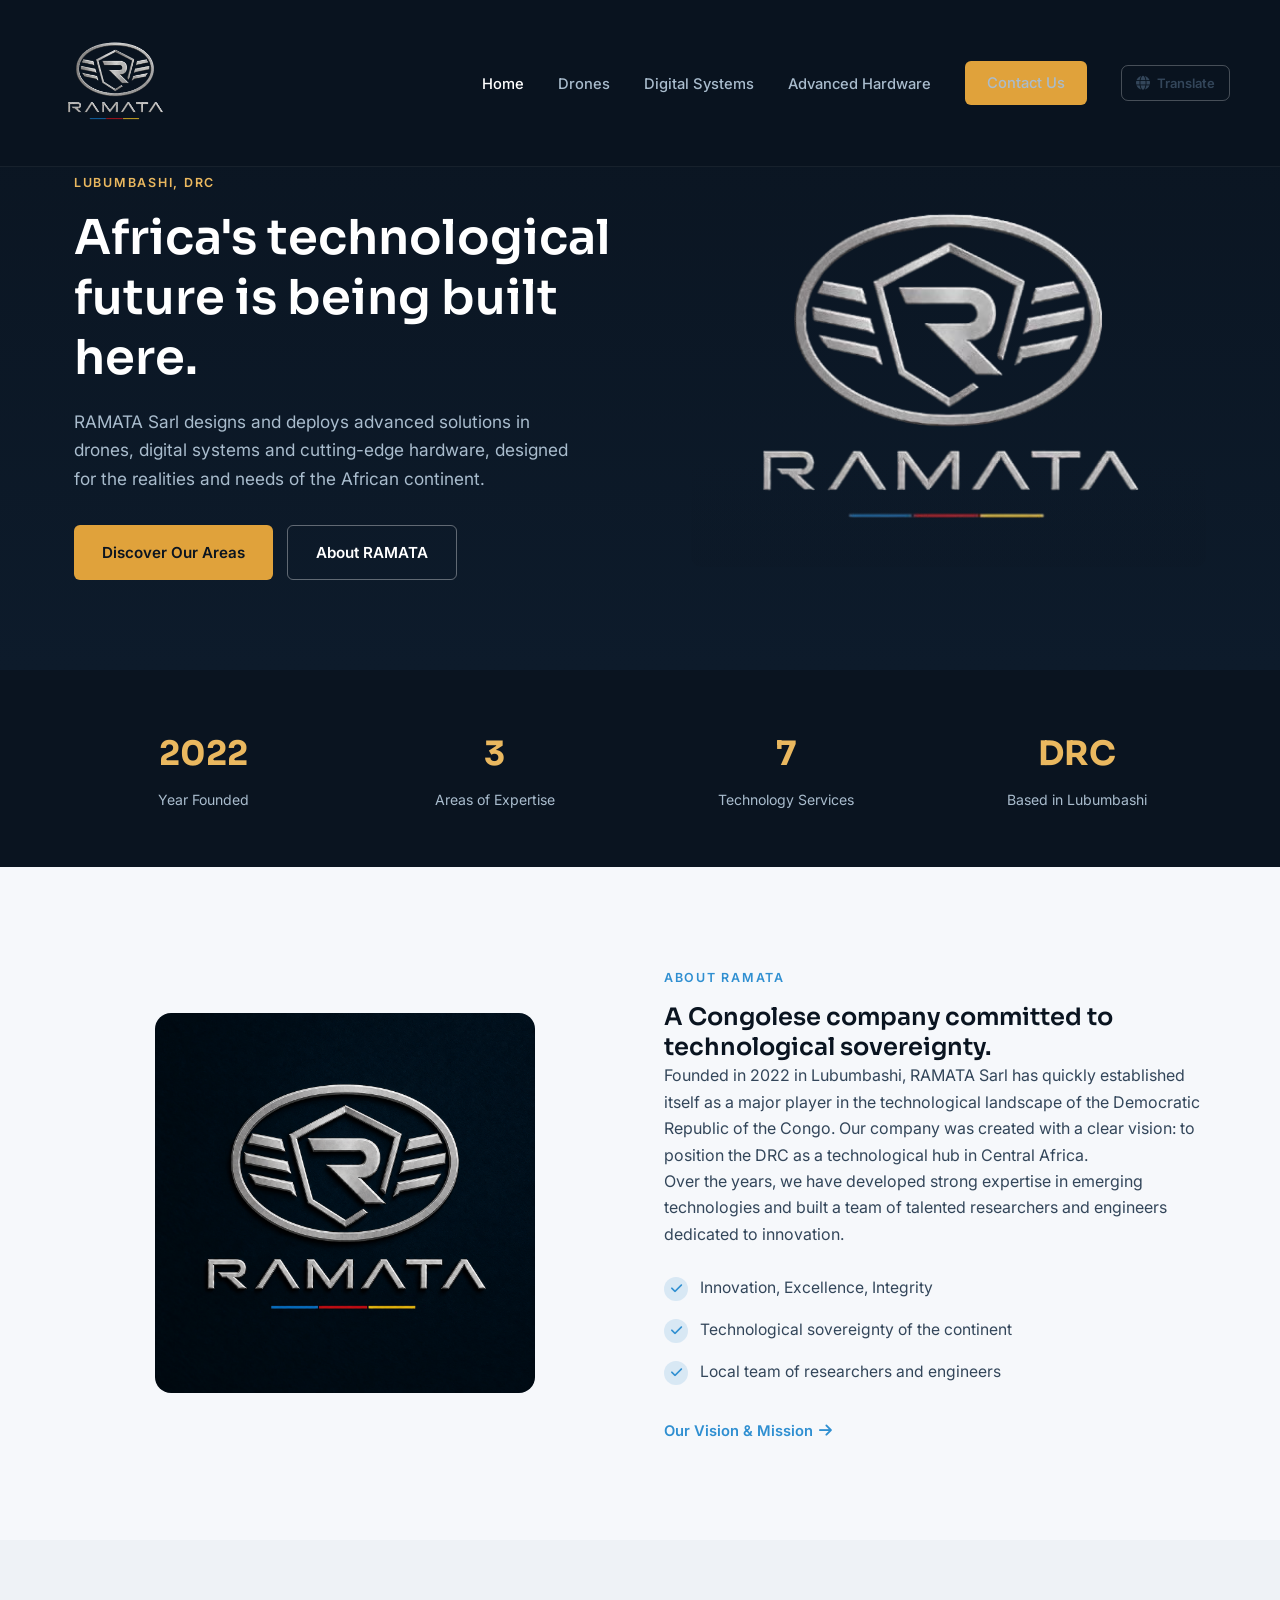
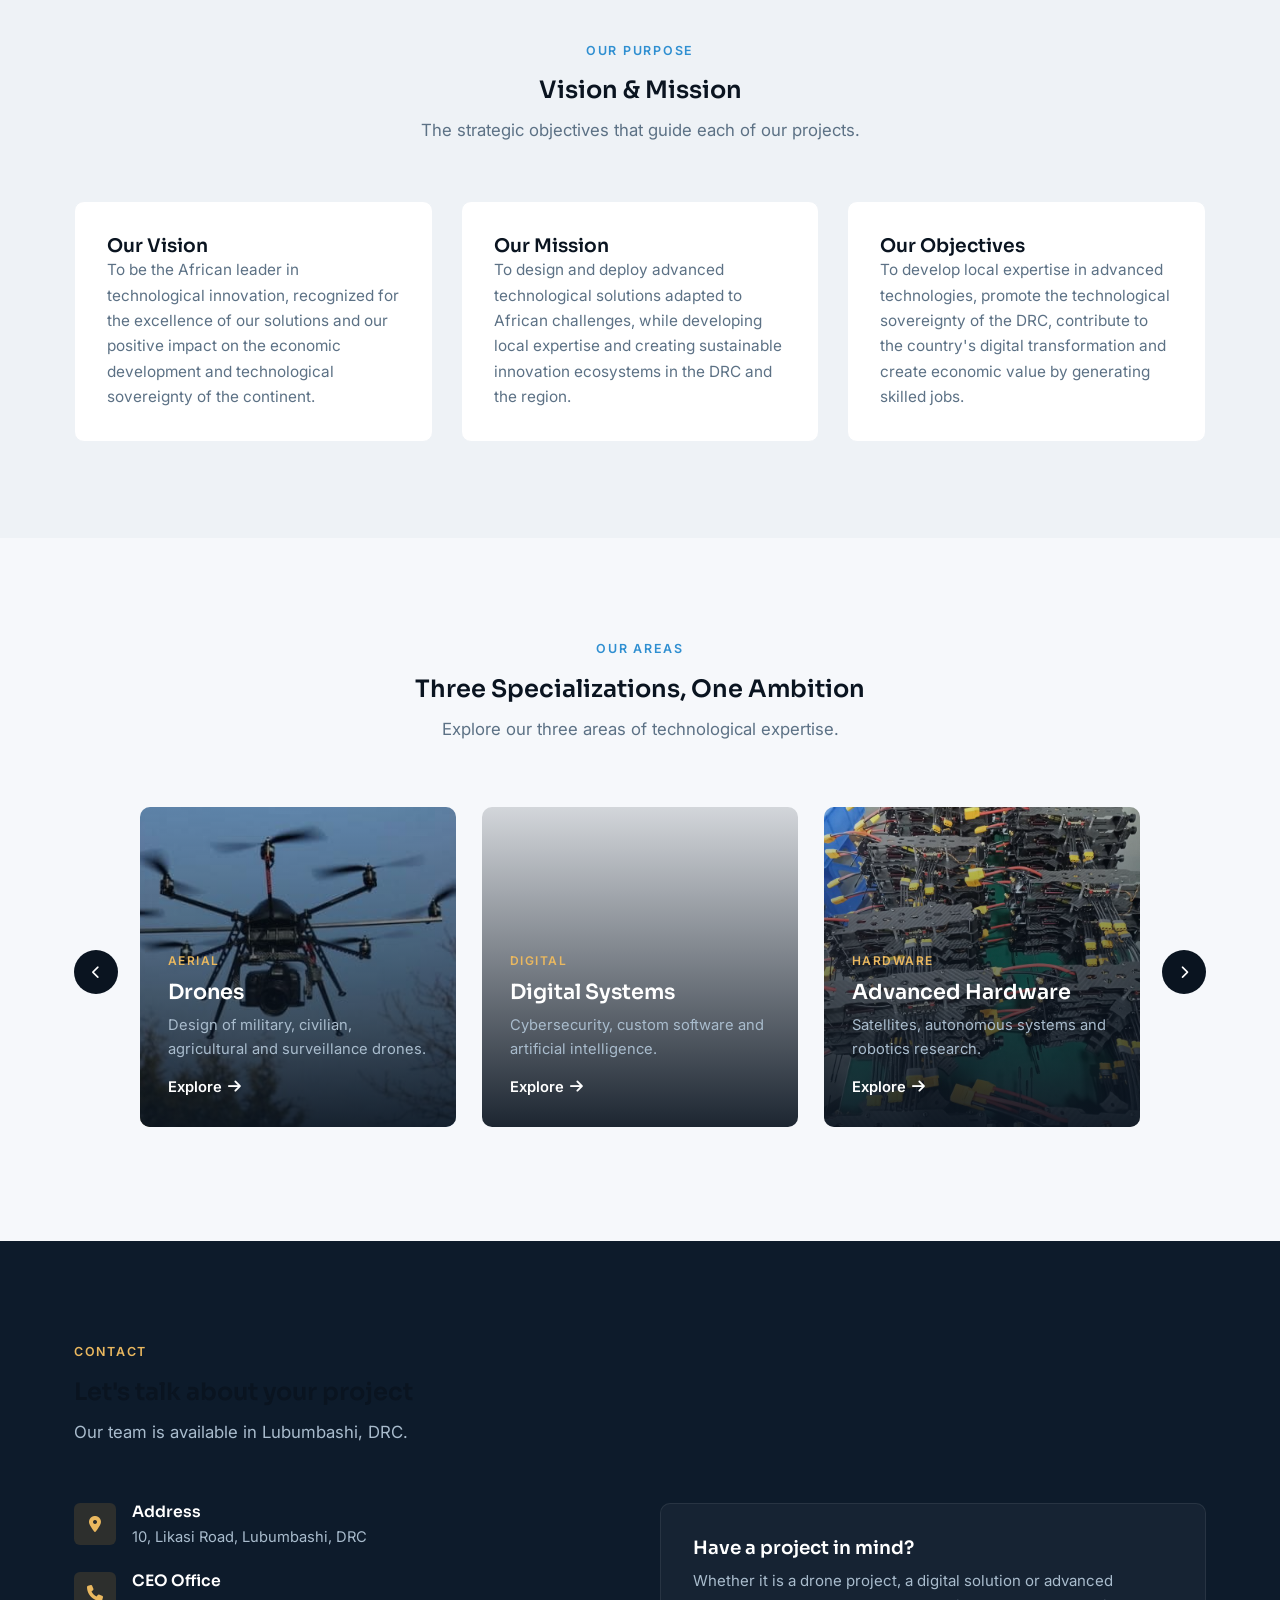
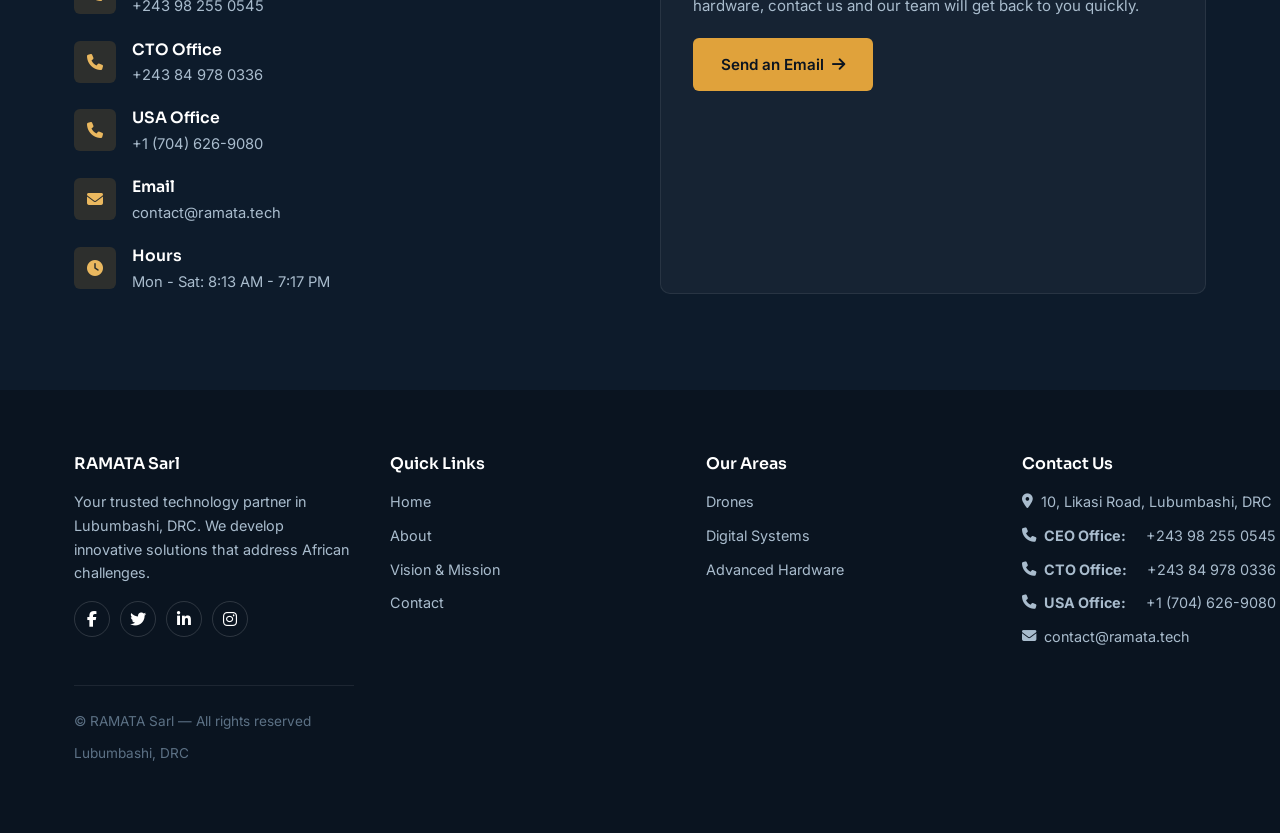
==== index.html @ c0ca674d "updated website" ====
<!DOCTYPE html>
<html lang="en">
<head>
    <meta charset="UTF-8">
    <meta name="viewport" content="width=device-width, initial-scale=1.0">
    <title>RAMATA Sarl — Technological Innovation in the DRC</title>
    <meta name="description" content="RAMATA Sarl designs advanced technological solutions in Lubumbashi, DRC: drones, digital systems and advanced hardware.">

    <link rel="preconnect" href="https://fonts.googleapis.com">
    <link href="https://fonts.googleapis.com/css2?family=Sora:wght@500;600;700&family=Inter:wght@400;500;600&display=swap" rel="stylesheet">

    <link rel="stylesheet" href="https://cdnjs.cloudflare.com/ajax/libs/font-awesome/6.4.0/css/all.min.css">

    <link rel="stylesheet" href="style.css">
</head>

<body>

    <!-- Header -->
    <header id="header">
        <div class="container nav-container">

            <a href="index.html" class="logo" aria-label="RAMATA Sarl">
                <img src="images/logo.png" alt="RAMATA logo">
            </a>

            <button class="mobile-menu" aria-label="Menu">
                <i class="fas fa-bars"></i>
            </button>

            <ul class="nav-links">
                <li><a href="index.html" class="active">Home</a></li>
                <li><a href="drones.html">Drones</a></li>
                <li><a href="digital-systems.html">Digital Systems</a></li>
                <li><a href="advanced-hardware.html">Advanced Hardware</a></li>
                <li><a href="#contact" class="btn">Contact Us</a></li>
                <li class="translate-item">
        <div class="custom-translate">
            <button id="translateBtn" type="button">
                <i class="fas fa-globe"></i>
                Translate
            </button>

            <div id="translateMenu" class="translate-menu">
                <button type="button" onclick="translateLanguage('en')">
                    English
                </button>

                <button type="button" onclick="translateLanguage('fr')">
                    Français
                </button>
            </div>
        </div>
    </li>
</ul>

<div id="google_translate_element"></div>   


        </div>
    </header>


    <!-- Hero -->
    <section class="hero">
        <div class="container">

            <div class="hero-copy">

                <span class="eyebrow on-dark">
                    Lubumbashi, DRC
                </span>

                <h1>
                    Africa's technological future is being built here.
                </h1>

                <p>
                    RAMATA Sarl designs and deploys advanced solutions in drones,
                    digital systems and cutting-edge hardware, designed for the
                    realities and needs of the African continent.
                </p>

                <div class="hero-btns">

                    <a href="#specialisations" class="btn">
                        Discover Our Areas
                    </a>

                    <a href="#apropos" class="btn btn-ghost">
                        About RAMATA
                    </a>

                </div>

            </div>


            <div class="hero-visual">
                <img src="images/logo-2.png" alt="RAMATA Logo">
            </div>

        </div>
    </section>


    <!-- Stats -->
    <section class="stats">
        <div class="container">

            <div>
                <div class="stat-num">2022</div>
                <div class="stat-label">Year Founded</div>
            </div>

            <div>
                <div class="stat-num">3</div>
                <div class="stat-label">Areas of Expertise</div>
            </div>

            <div>
                <div class="stat-num">7</div>
                <div class="stat-label">Technology Services</div>
            </div>

            <div>
                <div class="stat-num">DRC</div>
                <div class="stat-label">Based in Lubumbashi</div>
            </div>

        </div>
    </section>


    <!-- About -->
    <section id="apropos">
        <div class="container">

            <div class="split">

                <div class="company-image">
                    <img
                        src="images/logo-1.png"
                        alt="RAMATA Team"
                    >

                </div>


                <div>

                    <span class="eyebrow">
                        About RAMATA
                    </span>

                    <h2>
                        A Congolese company committed to technological sovereignty.
                    </h2>

                    <p>
                        Founded in 2022 in Lubumbashi, RAMATA Sarl has quickly established
                        itself as a major player in the technological landscape of the
                        Democratic Republic of the Congo. Our company was created with
                        a clear vision: to position the DRC as a technological hub in
                        Central Africa.
                    </p>

                    <p>
                        Over the years, we have developed strong expertise in
                        emerging technologies and built a team of talented researchers
                        and engineers dedicated to innovation.
                    </p>

                    <ul class="checklist">

                        <li>
                            <span class="check-mark">
                                <i class="fas fa-check"></i>
                            </span>
                            Innovation, Excellence, Integrity
                        </li>

                        <li>
                            <span class="check-mark">
                                <i class="fas fa-check"></i>
                            </span>
                            Technological sovereignty of the continent
                        </li>

                        <li>
                            <span class="check-mark">
                                <i class="fas fa-check"></i>
                            </span>
                            Local team of researchers and engineers
                        </li>

                    </ul>

                    <a href="#vision" class="link-arrow">
                        Our Vision & Mission
                        <i class="fas fa-arrow-right"></i>
                    </a>

                </div>

            </div>

        </div>
    </section>


    <!-- Vision & Mission -->
    <section id="vision" style="background:var(--paper-100)">

        <div class="container">

            <div class="section-head center">

                <span class="eyebrow">
                    Our Purpose
                </span>

                <h2>
                    Vision & Mission
                </h2>

                <p>
                    The strategic objectives that guide each of our projects.
                </p>

            </div>


            <div class="vm-grid">

                <div class="vm-card">

                   <!-- <div class="icon">
                        <i class="fas fa-eye"></i>
                    </div>
                -->
                    <h3>
                        Our Vision
                    </h3>

                    <p>
                        To be the African leader in technological innovation,
                        recognized for the excellence of our solutions and our
                        positive impact on the economic development and
                        technological sovereignty of the continent.
                    </p>

                </div>


                <div class="vm-card">
<!--
                    <div class="icon">
                        <i class="fas fa-bullseye"></i>
                    </div>
                -->
                    <h3>
                        Our Mission
                    </h3>

                    <p>
                        To design and deploy advanced technological solutions
                        adapted to African challenges, while developing local
                        expertise and creating sustainable innovation ecosystems
                        in the DRC and the region.
                    </p>

                </div>


                <div class="vm-card">
<!--
                    <div class="icon">
                        <i class="fas fa-chart-line"></i>
                    </div>
                -->
                    <h3>
                        Our Objectives
                    </h3>

                    <p>
                        To develop local expertise in advanced technologies,
                        promote the technological sovereignty of the DRC,
                        contribute to the country's digital transformation
                        and create economic value by generating skilled jobs.
                    </p>

                </div>

            </div>

        </div>

    </section>


    <!-- Specializations -->
    <section id="specialisations">

        <div class="container">

            <div class="section-head center">

                <span class="eyebrow">
                    Our Areas
                </span>

                <h2>
                    Three Specializations, One Ambition
                </h2>

                <p>
                    Explore our three areas of technological expertise.
                </p>

            </div>


            <!-- ============================= -->
            <!-- SPECIALIZATIONS CAROUSEL -->
            <!-- ============================= -->

            <div class="spec-carousel">

                <!-- Previous Button -->
                <button
                    class="carousel-btn carousel-prev"
                    type="button"
                    aria-label="Previous"
                >
                    <i class="fas fa-chevron-left"></i>
                </button>


                <!-- Cards -->
                <div class="spec-grid">


                    <!-- Drones -->
                    <a
                        href="drones.html"
                        class="spec-card"
                        style="background-image: url('images/drone-1.jpg');"
                    >

                        <div class="spec-card-body">

                            <span class="tag">
                                Aerial
                            </span>

                            <h3>
                                Drones
                            </h3>

                            <p>
                                Design of military, civilian,
                                agricultural and surveillance drones.
                            </p>

                            <span class="link-arrow">
                                Explore
                                <i class="fas fa-arrow-right"></i>
                            </span>

                        </div>

                    </a>


                    <!-- Digital Systems -->
                    <a
                        href="digital-systems.html"
                        class="spec-card"
                        style="background-image:url('https://images.unsplash.com/photo-1550751827-4bd374c3f58b?ixlib=rb-4.0.3&auto=format&fit=crop&w=800&q=80')"
                    >

                        <div class="spec-card-body">

                            <span class="tag">
                                Digital
                            </span>

                            <h3>
                                Digital Systems
                            </h3>

                            <p>
                                Cybersecurity, custom software
                                and artificial intelligence.
                            </p>

                            <span class="link-arrow">
                                Explore
                                <i class="fas fa-arrow-right"></i>
                            </span>

                        </div>

                    </a>


                    <!-- Advanced Hardware -->
                    <a
                        href="advanced-hardware.html"
                        class="spec-card"
                        style="background-image:url('images/hardwares.jpg')"
                    >

                        <div class="spec-card-body">

                            <span class="tag">
                                Hardware
                            </span>

                            <h3>
                                Advanced Hardware
                            </h3>

                            <p>
                                Satellites, autonomous systems
                                and robotics research.
                            </p>

                            <span class="link-arrow">
                                Explore
                                <i class="fas fa-arrow-right"></i>
                            </span>

                        </div>

                    </a>


                </div>


                <!-- Next Button -->
                <button
                    class="carousel-btn carousel-next"
                    type="button"
                    aria-label="Next"
                >
                    <i class="fas fa-chevron-right"></i>
                </button>

            </div>

        </div>

    </section>


    <!-- Contact -->
     <!--
    <section class="contact" id="contact">

        <div class="container">

            <div class="section-head">

                <span class="eyebrow on-dark">
                    Contact
                </span>

                <h2>
                    Let's talk about your project
                </h2>

                <p>
                    Our team is available in Lubumbashi, DRC.
                </p>

            </div>


            <div class="contact-grid">

                <div class="contact-info-list">

                    <div class="contact-info-item">

                        <span class="icon">
                            <i class="fas fa-map-marker-alt"></i>
                        </span>

                        <div>
                            <h4>Address</h4>
                            <p>
                                10, Likasi Road, Lubumbashi, DRC
                            </p>
                        </div>

                    </div>


                    <div class="contact-info-item">

                        <span class="icon">
                            <i class="fas fa-phone"></i>
                        </span>

                        <div>

                            <h4>Phone</h4>

                            <p>
                                <a href="tel:+243982550545">
                                    +243 98 255 0545
                                </a>
                                ·
                                <a href="tel:+243849780336">
                                    +243 84 978 0336
                                </a>
                            </p>

                        </div>

                    </div>


                    <div class="contact-info-item">

                        <span class="icon">
                            <i class="fas fa-envelope"></i>
                        </span>

                        <div>

                            <h4>Email</h4>

                            <p>
                                <a href="mailto:contact@ramata.tech">
                                    contact@ramata.tech
                                </a>
                            </p>

                        </div>

                    </div>


                    <div class="contact-info-item">

                        <span class="icon">
                            <i class="fas fa-clock"></i>
                        </span>

                        <div>

                            <h4>Hours</h4>

                            <p>
                                Mon - Sat: 8:13 AM - 7:17 PM
                            </p>

                        </div>

                    </div>

                </div>


                <div class="contact-panel">

                    <h3>
                        Have a project in mind?
                    </h3>

                    <p>
                        Whether it is a drone project,
                        a digital solution or advanced hardware,
                        contact us and our team will get back
                        to you quickly.
                    </p>

                    <a
                        href="mailto:contact@ramata.tech"
                        class="btn"
                    >
                        Send an Email
                        <i class="fas fa-arrow-right"></i>
                    </a>

                </div>

            </div>

        </div>

    </section>
-->




<section class="contact" id="contact">

    <div class="container">

        <div class="section-head">

            <span class="eyebrow on-dark">
                Contact
            </span>

            <h2>
                Let's talk about your project
            </h2>

            <p>
                Our team is available in Lubumbashi, DRC.
            </p>

        </div>


        <div class="contact-grid">

            <div class="contact-info-list">

                <!-- Address -->
                <div class="contact-info-item">

                    <span class="icon">
                        <i class="fas fa-map-marker-alt"></i>
                    </span>

                    <div>
                        <h4>Address</h4>

                        <p>
                            <a
                                href="https://www.google.com/maps/search/?api=1&query=10%20Likasi%20Road%2C%20Lubumbashi%2C%20DRC"
                                target="_blank"
                                rel="noopener noreferrer"
                            >
                                10, Likasi Road, Lubumbashi, DRC
                            </a>
                        </p>

                    </div>

                </div>


                <!-- CEO -->
                <div class="contact-info-item">

                    <span class="icon">
                        <i class="fas fa-phone"></i>
                    </span>

                    <div>

                        <h4>CEO Office</h4>

                        <p>
                            <a href="tel:+243982550545">
                                +243 98 255 0545
                            </a>
                        </p>

                    </div>

                </div>


                <!-- CTO -->
                <div class="contact-info-item">

                    <span class="icon">
                        <i class="fas fa-phone"></i>
                    </span>

                    <div>

                        <h4>CTO Office</h4>

                        <p>
                            <a href="tel:+243849780336">
                                +243 84 978 0336
                            </a>
                        </p>

                    </div>

                </div>


                <!-- CFO / Sales -->
                <div class="contact-info-item">

                    <span class="icon">
                        <i class="fas fa-phone"></i>
                    </span>

                    <div>

                        <h4>USA Office</h4>

                        <p>
                            <a href="tel:+17046269080">
                                +1 (704) 626-9080
                            </a>
                        </p>

                    </div>

                </div>


                <!-- Email -->
                <div class="contact-info-item">

                    <span class="icon">
                        <i class="fas fa-envelope"></i>
                    </span>

                    <div>

                        <h4>Email</h4>

                        <p>
                            <a href="mailto:contact@ramata.tech">
                                contact@ramata.tech
                            </a>
                        </p>

                    </div>

                </div>


                <!-- Hours -->
                <div class="contact-info-item">

                    <span class="icon">
                        <i class="fas fa-clock"></i>
                    </span>

                    <div>

                        <h4>Hours</h4>

                        <p>
                            Mon - Sat: 8:13 AM - 7:17 PM
                        </p>

                    </div>

                </div>

            </div>


            <div class="contact-panel">

                <h3>
                    Have a project in mind?
                </h3>

                <p>
                    Whether it is a drone project,
                    a digital solution or advanced hardware,
                    contact us and our team will get back
                    to you quickly.
                </p>

                <a
                    href="mailto:contact@ramata.tech"
                    class="btn"
                >
                    Send an Email
                    <i class="fas fa-arrow-right"></i>
                </a>

            </div>

        </div>

    </div>

</section>





    <!-- Footer -->
    <footer>

        <div class="container">

            <div class="footer-grid">


                <div class="footer-col">

                    <h3>
                        RAMATA Sarl
                    </h3>

                    <p>
                        Your trusted technology partner
                        in Lubumbashi, DRC. We develop innovative
                        solutions that address African challenges.
                    </p>

                    <div class="social-links">

                        <a href="#">
                            <i class="fab fa-facebook-f"></i>
                        </a>

                        <a href="#">
                            <i class="fab fa-twitter"></i>
                        </a>

                        <a href="#">
                            <i class="fab fa-linkedin-in"></i>
                        </a>

                        <a href="#">
                            <i class="fab fa-instagram"></i>
                        </a>

                    </div>

                </div>


                <div class="footer-col">

                    <h4>
                        Quick Links
                    </h4>

                    <ul class="footer-links">

                        <li>
                            <a href="index.html">
                                Home
                            </a>
                        </li>

                        <li>
                            <a href="index.html#apropos">
                                About
                            </a>
                        </li>

                        <li>
                            <a href="index.html#vision">
                                Vision & Mission
                            </a>
                        </li>

                        <li>
                            <a href="index.html#contact">
                                Contact
                            </a>
                        </li>

                    </ul>

                </div>


                <div class="footer-col">

                    <h4>
                        Our Areas
                    </h4>

                    <ul class="footer-links">

                        <li>
                            <a href="drones.html">
                                Drones
                            </a>
                        </li>

                        <li>
                            <a href="digital-systems.html">
                                Digital Systems
                            </a>
                        </li>

                        <li>
                            <a href="advanced-hardware.html">
                                Advanced Hardware
                            </a>
                        </li>

                    </ul>

                </div>



<div class="footer-col">

    <h4>
        Contact Us
    </h4>

    <ul class="footer-links">

        <li>
            <i class="fas fa-map-marker-alt"></i>
            <a href="https://www.google.com/maps/search/?api=1&query=10%20Likasi%20Road%2C%20Lubumbashi%2C%20DRC"
               target="_blank"
               rel="noopener noreferrer">
                10, Likasi Road, Lubumbashi, DRC
            </a>
        </li>

        <li>
            <i class="fas fa-phone"></i>
            <strong>CEO Office:</strong>&nbsp;
            <a href="tel:+243982550545">
                +243 98 255 0545
            </a>
        </li>

        <li>
            <i class="fas fa-phone"></i>
            <strong>CTO Office:</strong>&nbsp;
            <a href="tel:+243849780336">
                +243 84 978 0336
            </a>
        </li>

        <li>
            <i class="fas fa-phone"></i>
            <strong>USA Office:</strong>&nbsp;
            <a href="tel:+17046269080">+1 (704) 626-9080
            </a>
        </li>

        <li>
            <i class="fas fa-envelope"></i>
            <a href="mailto:contact@ramata.tech">
                contact@ramata.tech
            </a>
        </li>

    </ul>

</div>



            <div class="copyright">

                <p>
                    &copy; RAMATA Sarl — All rights reserved
                </p>

                <p>
                    Lubumbashi, DRC
                </p>

            </div>

        </div>

    </footer>


   
<script src="main.js"></script>
<script src="https://translate.google.com/translate_a/element.js?cb=googleTranslateElementInit"></script>    
</body>
</html>
---- style.css ----
/* ==========================================================================
   RAMATA Sarl — Design tokens
   Palette: deep aviation navy + sky blue + warm amber accent
   Type: Sora (display/headings) + Inter (body)
   ========================================================================== */

:root {
    --navy-950: #0a1420;
    --navy-900: #0d1b2b;
    --navy-800: #12283e;
    --navy-700: #1a3552;
    --sky-500: #2f8fd1;
    --sky-400: #4fabe8;
    --amber-400: #e0a23b;
    --amber-300: #eab85f;
    --paper-50: #f6f8fb;
    --paper-100: #eef2f6;
    --white: #ffffff;
    --slate-700: #33465a;
    --slate-500: #5c7185;
    --slate-300: #a9bccd;
    --slate-200: #cddae4;
    --radius-sm: 6px;
    --radius-md: 10px;
    --container: 1180px;
}

* {
    margin: 0;
    padding: 0;
    box-sizing: border-box;
}

html {
    scroll-behavior: smooth;
}

body {
    font-family: 'Inter', sans-serif;
    background: var(--paper-50);
    color: var(--slate-700);
    line-height: 1.65;
    font-size: 16px;
    overflow-x: hidden;
}

h1, h2, h3, h4 {
    font-family: 'Sora', sans-serif;
    color: var(--navy-950);
    line-height: 1.25;
    font-weight: 600;
}

a {
    color: inherit;
}

img {
    max-width: 100%;
    display: block;
}

.container {
    width: 100%;
    max-width: var(--container);
    margin: 0 auto;
    padding: 0 24px;
}

.eyebrow {
    display: inline-block;
    font-size: 0.78rem;
    letter-spacing: 0.14em;
    text-transform: uppercase;
    font-weight: 600;
    color: var(--sky-500);
    margin-bottom: 14px;
}

.eyebrow.on-dark {
    color: var(--amber-300);
}

section {
    padding: 96px 0;
}

.section-head {
    max-width: 620px;
    margin-bottom: 56px;
}

.section-head p {
    color: var(--slate-500);
    font-size: 1.05rem;
    margin-top: 12px;
}

.section-head.center {
    margin-left: auto;
    margin-right: auto;
    text-align: center;
}

/* Buttons */
.btn {
    display: inline-flex;
    align-items: center;
    gap: 8px;
    padding: 14px 28px;
    background: var(--amber-400);
    color: var(--navy-950);
    border-radius: var(--radius-sm);
    text-decoration: none;
    font-weight: 600;
    font-size: 0.95rem;
    border: none;
    cursor: pointer;
    transition: background 0.2s ease, transform 0.2s ease;
}

.btn:hover {
    background: var(--amber-300);
    transform: translateY(-2px);
}

.btn-ghost {
    background: transparent;
    color: var(--white);
    border: 1.5px solid rgba(255,255,255,0.35);
}

.btn-ghost:hover {
    background: rgba(255,255,255,0.1);
    border-color: rgba(255,255,255,0.6);
}

.link-arrow {
    display: inline-flex;
    align-items: center;
    gap: 6px;
    color: var(--sky-500);
    text-decoration: none;
    font-weight: 600;
    font-size: 0.92rem;
    transition: gap 0.2s ease;
}

.link-arrow:hover {
    gap: 10px;
}

/* ==========================================================================
   Header
   ========================================================================== */

header {
    position: fixed;
    top: 0;
    width: 100%;
    z-index: 1000;
    background: rgba(10, 20, 32, 0.92);
    backdrop-filter: blur(8px);
    border-bottom: 1px solid rgba(255,255,255,0.06);
}

.nav-container {
    display: flex;
    align-items: center;
    justify-content: space-between;
    padding: 18px 0;
}

.logo {
    display: flex;
    flex-direction: column;
    align-items: center;
    justify-content: center;
    text-decoration: none;
    line-height: 1;
    gap: 4px;
}

.logo img {
    width: 130px;
    height: auto;
    object-fit: contain;
    display: block;
    border-radius: 6px;
}

.logo-text {
    color: var(--white);
    font-family: 'Sora', sans-serif;
    font-size: 0.85rem;
    font-weight: 600;
    line-height: 1;
}
.nav-links {
    display: flex;
    align-items: center;
    list-style: none;
    gap: 34px;
}

.nav-links a {
    text-decoration: none;
    color: var(--slate-300);
    font-weight: 500;
    font-size: 0.92rem;
    transition: color 0.2s ease;
}

.nav-links a:hover,
.nav-links a.active {
    color: var(--white);
}

.nav-links .btn {
    padding: 10px 22px;
}

.mobile-menu {
    display: none;
    font-size: 1.4rem;
    color: var(--white);
    cursor: pointer;
    background: none;
    border: none;  
    padding: 8px 12px;


}

/* ==========================================================================
   Hero
   ========================================================================== */

.hero {
    background: linear-gradient(180deg, var(--navy-950) 0%, var(--navy-900) 100%);
    color: var(--white);
    padding: 168px 0 90px;
    position: relative;
    overflow: hidden;
}

.hero .container {
    display: grid;
    grid-template-columns: 1fr;
    gap: 48px;
    align-items: center;
    position: relative;
    z-index: 2;
}

.hero-copy h1 {
    color: var(--white);
    font-size: 2.4rem;
    margin-bottom: 20px;
    max-width: 620px;
}

.hero-copy p {
    color: var(--slate-300);
    font-size: 1.08rem;
    max-width: 520px;
    margin-bottom: 32px;
}

.hero-btns {
    display: flex;
    flex-wrap: wrap;
    gap: 14px;
}

.hero-visual {
    position: relative;
    border-radius: var(--radius-md);
    overflow: hidden;
    aspect-ratio: 4 / 3;
}

.hero-visual img {
    width: 100%;
    height: 100%;
    object-fit: cover;
}

.hero-visual::after {
    content: '';
    position: absolute;
    inset: 0;
    background: linear-gradient(
        180deg,
        rgba(10,20,32,0) 70%,
        rgba(10,20,32,0.15) 100%
    );
}

/* ==========================================================================
   Checklist
   ========================================================================== */

.checklist {
    list-style: none;
    display: grid;
    gap: 16px;
    margin: 28px 0 32px;
}

.checklist li {
    display: flex;
    align-items: flex-start;
    gap: 12px;
    font-size: 0.98rem;
}

.checklist .check-mark {
    flex-shrink: 0;
    width: 24px;
    height: 24px;
    border-radius: 50%;
    background: rgba(47, 143, 209, 0.15);
    color: var(--sky-500);
    display: flex;
    align-items: center;
    justify-content: center;
    font-size: 0.8rem;
    margin-top: 2px;
}

.checklist.on-dark .check-mark {
    background: rgba(224, 162, 59, 0.18);
    color: var(--amber-300);
}

.checklist.on-dark li {
    color: var(--slate-300);
}

/* ==========================================================================
   About / intro split
   ========================================================================== */

.split {
    display: grid;
    grid-template-columns: 1fr;
    gap: 48px;
    align-items: center;
}

.split img {
    border-radius: var(--radius-md);
}

/* ==========================================================================
   Vision / Mission cards
   ========================================================================== */

.vm-grid, .card-grid {
    display: grid;
    grid-template-columns: 1fr;
    gap: 28px;
}

.vm-card, .info-card {
    background: var(--white);
    border: 1px solid var(--paper-100);
    border-radius: var(--radius-md);
    padding: 32px;
}

.vm-card .icon, .service-card .icon {
    width: 46px;
    height: 46px;
    border-radius: var(--radius-sm);
    background: var(--navy-950);
    color: var(--amber-300);
    display: flex;
    align-items: center;
    justify-content: center;
    font-size: 1.15rem;
    margin-bottom: 18px;
}

.vm-card p, .info-card p {
    color: var(--slate-500);
    font-size: 0.96rem;
}

/* ==========================================================================
   Services / specialization cards
   ========================================================================== */

.service-card {
    background: var(--white);
    border-radius: var(--radius-md);
    overflow: hidden;
    border: 1px solid var(--paper-100);
    display: flex;
    flex-direction: column;
}

.service-card .service-media {
    height: 190px;
    background-size: cover;
    background-position: center;
    position: relative;
}

.service-card .service-body {
    padding: 26px 28px 28px;
    display: flex;
    flex-direction: column;
    flex: 1;
}

.service-card h3 {
    font-size: 1.12rem;
    margin-bottom: 10px;
}

.service-card p {
    color: var(--slate-500);
    font-size: 0.95rem;
    margin-bottom: 18px;
    flex: 1;
}

/* Specialization teaser cards on landing page */

.spec-card {
    position: relative;
    border-radius: var(--radius-md);
    overflow: hidden;
    min-height: 320px;
    display: flex;
    align-items: flex-end;
    color: var(--white);
    text-decoration: none;
    background-size: cover;
    background-position: center;
}

.spec-card::before {
    content: '';
    position: absolute;
    inset: 0;
    background: linear-gradient(180deg, rgba(10,20,32,0.15) 0%, rgba(10,20,32,0.92) 100%);
}

.spec-card-body {
    position: relative;
    z-index: 2;
    padding: 28px;
}

.spec-card .tag {
    font-size: 0.75rem;
    letter-spacing: 0.12em;
    text-transform: uppercase;
    color: var(--amber-300);
    font-weight: 600;
    margin-bottom: 8px;
    display: block;
}

.spec-card h3 {
    color: var(--white);
    font-size: 1.3rem;
    margin-bottom: 8px;
}

.spec-card p {
    color: var(--slate-300);
    font-size: 0.92rem;
    margin-bottom: 0;
}

.spec-card .link-arrow {
    color: var(--white);
    margin-top: 14px;
}

/* ==========================================================================
   Stats strip
   ========================================================================== */

.stats {
    background: var(--navy-950);
    color: var(--white);
    padding: 56px 0;
}

.stats .container {
    display: grid;
    grid-template-columns: repeat(2, 1fr);
    gap: 32px;
    text-align: center;
}

.stats .stat-num {
    font-family: 'Sora', sans-serif;
    font-size: 2.1rem;
    font-weight: 700;
    color: var(--amber-300);
}

.stats .stat-label {
    color: var(--slate-300);
    font-size: 0.88rem;
    margin-top: 6px;
}

/* ==========================================================================
   Gallery
   ========================================================================== */

.gallery-grid {
    display: grid;
    grid-template-columns: repeat(2, 1fr);
    gap: 18px;
}

.gallery-item {
    border-radius: var(--radius-md);
    overflow: hidden;
    aspect-ratio: 4/3;
}

.gallery-item img {
    width: 100%;
    height: 100%;
    object-fit: cover;
    transition: transform 0.4s ease;
}

.gallery-item:hover img {
    transform: scale(1.06);
}

/* ==========================================================================
   Contact
   ========================================================================== */

.contact {
    background: var(--navy-900);
    color: var(--white);
}

.contact .section-head p {
    color: var(--slate-300);
}

.contact-grid {
    display: grid;
    grid-template-columns: 1fr;
    gap: 40px;
}

.contact-info-list {
    display: grid;
    gap: 22px;
}

.contact-info-item {
    display: flex;
    gap: 16px;
    align-items: flex-start;
}

.contact-info-item .icon {
    width: 42px;
    height: 42px;
    border-radius: var(--radius-sm);
    background: rgba(224, 162, 59, 0.15);
    color: var(--amber-300);
    display: flex;
    align-items: center;
    justify-content: center;
    flex-shrink: 0;
}

.contact-info-item h4 {
    color: var(--white);
    font-size: 0.98rem;
    margin-bottom: 3px;
}

.contact-info-item p, .contact-info-item a {
    color: var(--slate-300);
    font-size: 0.92rem;
    text-decoration: none;
}

.contact-panel {
    background: rgba(255,255,255,0.04);
    border: 1px solid rgba(255,255,255,0.08);
    border-radius: var(--radius-md);
    padding: 32px;
}

.contact-panel h3 {
    color: var(--white);
    font-size: 1.15rem;
    margin-bottom: 10px;
}

.contact-panel p {
    color: var(--slate-300);
    font-size: 0.94rem;
    margin-bottom: 20px;
}

/* ==========================================================================
   Footer
   ========================================================================== */

footer {
    background: var(--navy-950);
    color: var(--slate-300);
    padding: 64px 0 28px;
}

.footer-grid {
    display: grid;
    grid-template-columns: 1fr;
    gap: 36px;
    padding-bottom: 40px;
}

.footer-col h3, .footer-col h4 {
    color: var(--white);
    font-size: 1rem;
    margin-bottom: 16px;
}

.footer-col p {
    font-size: 0.9rem;
    color: var(--slate-300);
    margin-bottom: 16px;
}

.footer-links {
    list-style: none;
    display: grid;
    gap: 10px;
}

.footer-links a {
    text-decoration: none;
    color: var(--slate-300);
    font-size: 0.9rem;
    transition: color 0.2s ease;
}

.footer-links a:hover {
    color: var(--amber-300);
}

.footer-links li {
    display: flex;
    gap: 8px;
    align-items: flex-start;
    font-size: 0.9rem;
}

.social-links {
    display: flex;
    gap: 10px;
}

.social-links a {
    width: 36px;
    height: 36px;
    border-radius: 50%;
    border: 1px solid rgba(255,255,255,0.15);
    display: flex;
    align-items: center;
    justify-content: center;
    color: var(--white);
    text-decoration: none;
    transition: background 0.2s ease, border-color 0.2s ease;
}

.social-links a:hover {
    background: var(--amber-400);
    border-color: var(--amber-400);
    color: var(--navy-950);
}

.copyright {
    border-top: 1px solid rgba(255,255,255,0.08);
    padding-top: 24px;
    font-size: 0.85rem;
    color: var(--slate-500);
    display: flex;
    justify-content: space-between;
    flex-wrap: wrap;
    gap: 10px;
}

/* ==========================================================================
   Responsive
   ========================================================================== */

@media (min-width: 640px) {
    .stats .container {
        grid-template-columns: repeat(4, 1fr);
    }

    .gallery-grid {
        grid-template-columns: repeat(3, 1fr);
    }
}

@media (min-width: 768px) {
    .hero h1 {
        font-size: 3rem;
    }

    .vm-grid {
        grid-template-columns: repeat(3, 1fr);
    }

    .card-grid {
        grid-template-columns: repeat(2, 1fr);
    }

    .footer-grid {
        grid-template-columns: repeat(4, 1fr);
    }

    .contact-grid {
        grid-template-columns: 1fr 1fr;
    }
}

@media (min-width: 900px) {
    .hero .container {
        grid-template-columns: 1.05fr 0.95fr;
    }

    .split {
        grid-template-columns: 1fr 1fr;
    }

    .service-card-grid {
        grid-template-columns: repeat(3, 1fr);
    }
}

@media (min-width: 992px) {
    .service-card-grid.cols-3 {
        grid-template-columns: repeat(3, 1fr);
    }

    .spec-grid {
        grid-template-columns: repeat(3, 1fr);
    }
}

.service-card-grid, .spec-grid {
    display: grid;
    grid-template-columns: 1fr;
    gap: 26px;
}

@media (min-width: 700px) {
    .service-card-grid, .spec-grid {
        grid-template-columns: repeat(2, 1fr);
    }
}

@media (max-width: 899px) {
    .nav-links {
        display: none;
        position: absolute;
        top: 100%;
        left: 0;
        width: 100%;
        background: var(--navy-950);
        flex-direction: column;
        align-items: flex-start;
        padding: 24px;
        gap: 18px;
        border-bottom: 1px solid rgba(255,255,255,0.08);
    }

    .nav-links.active {
        display: flex;
    }

    .mobile-menu {
        display: block;
    }

    section {
        padding: 72px 0;
    }
}
/* =========================================================
   Specializations Carousel
   ========================================================= */

.spec-carousel {
    position: relative;
    display: flex;
    align-items: center;
    gap: 18px;
}

.spec-carousel .spec-grid {
    display: flex;
    gap: 26px;
    overflow-x: auto;
    scroll-behavior: smooth;
    scrollbar-width: none;
    flex: 1;
    padding: 8px 4px 18px;
}

.spec-carousel .spec-grid::-webkit-scrollbar {
    display: none;
}

.spec-carousel .spec-card {
    flex: 0 0 calc((100% - 52px) / 3);
    min-height: 320px;
}

.carousel-btn {
    width: 44px;
    height: 44px;
    flex-shrink: 0;
    border: none;
    border-radius: 50%;
    background: var(--navy-950);
    color: var(--white);
    cursor: pointer;
    display: flex;
    align-items: center;
    justify-content: center;
    transition: 0.2s ease;
    z-index: 5;
}

.carousel-btn:hover {
    background: var(--sky-500);
    transform: scale(1.05);
}

/* Tablet */
@media (max-width: 991px) {
    .spec-carousel .spec-card {
        flex: 0 0 calc((100% - 26px) / 2);
    }
}

/* Mobile */
@media (max-width: 699px) {
    .spec-carousel {
        gap: 10px;
    }

    .spec-carousel .spec-card {
        flex: 0 0 100%;
    }

    .carousel-btn {
        width: 38px;
        height: 38px;
    }
}
/* =========================================================
   Drone Images Carousel - Point 8
   ========================================================= */

.drone-carousel {
    position: relative;
    width: 100%;
    border-radius: var(--radius-md);
    overflow: hidden;
    aspect-ratio: 4 / 3;
}

.drone-carousel-track {
    display: flex;
    width: 100%;
    height: 100%;
    overflow-x: auto;
    scroll-behavior: smooth;
    scrollbar-width: none;
    scroll-snap-type: x mandatory;
}

.drone-carousel-track::-webkit-scrollbar {
    display: none;
}

.drone-carousel-track img {
    flex: 0 0 100%;
    width: 100%;
    height: 100%;
    object-fit: cover;
    scroll-snap-align: start;
}

.drone-carousel-btn {
    position: absolute;
    top: 50%;
    transform: translateY(-50%);
    width: 42px;
    height: 42px;
    border: none;
    border-radius: 50%;
    background: rgba(10, 20, 32, 0.75);
    color: var(--white);
    cursor: pointer;
    display: flex;
    align-items: center;
    justify-content: center;
    z-index: 5;
    transition: 0.2s ease;
}

.drone-carousel-btn:hover {
    background: var(--sky-500);
}

.drone-prev {
    left: 14px;
}

.drone-next {
    right: 14px;
}

@media (max-width: 699px) {
    .drone-carousel-btn {
        width: 36px;
        height: 36px;
    }
}
/* =========================================================
   Applications - Images
   ========================================================= */

.application-image {
    width: 100%;
    height: 160px;
    object-fit: cover;
    border-radius: 12px;
    display: block;
    margin-bottom: 20px;
}
/* Company image and name */

.company-image {
    text-align: center;
}

.company-image img {
    width: 70%;
    max-width: 420px;
aspect-ratio: 1 / 1;
height: auto;
    object-fit: cover;
    border-radius: 16px;
    display: block;
    margin: 0 auto;
}

.company-image h3 {
    margin-top: 14px;
    font-size: 24px;
    font-weight: 700;
}
/* =========================================================
   Why RAMATA Section - Point 12
   Reduced section height
   ========================================================= */

.why-section {
    padding: 55px 0;
}

@media (max-width: 899px) {
    .why-section {
        padding: 50px 0;
    }
}
/*
.hero-copy p {
    text-align: justify !important;
}

.service-card p {
    text-align: justify;
}
    
.card-grid p {
        text-align: justify;
}
        
.split p{
    text-align: justify;
}
.vm-grid p{
    text-align: justify;
}*/
.why-section .split img {
    width: 100%;
    max-width: 500px;
    height: 350px;
    margin: 0 auto;
    object-fit: cover;
}

.footer-links li {
    display: flex;
    align-items: flex-start;
}

.footer-links li i {
    margin-top: 4px;
    flex-shrink: 0;
}
.footer-links li a {
    white-space: nowrap;
}
.footer-col {
    min-width: 280px;
}

/* Custom Translate Button */

#google_translate_element {
    position: absolute;
    left: -9999px;
    width: 1px;
    height: 1px;
    overflow: hidden;
}

.translate-item {
    position: relative;
}

.custom-translate {
    position: relative;
}

#translateBtn {
    display: flex;
    align-items: center;
    gap: 7px;
    padding: 9px 14px;
    border: 1px solid rgba(255,255,255,0.25);
    border-radius: 7px;
    background: transparent;
    color: inherit;
    font-family: 'Inter', sans-serif;
    font-size: 13px;
    font-weight: 600;
    cursor: pointer;
}

#translateBtn i {
    font-size: 14px;
}

.translate-menu {
    display: none;
    position: absolute;
    top: calc(100% + 8px);
    right: 0;
    min-width: 130px;
    background: #ffffff;
    border-radius: 8px;
    box-shadow: 0 8px 25px rgba(0,0,0,0.15);
    overflow: hidden;
    z-index: 99999;
}

.translate-menu.show {
    display: block;
}

.translate-menu button {
    display: block;
    width: 100%;
    padding: 10px 14px;
    border: none;
    background: #ffffff;
    color: #111827;
    text-align: left;
    font-family: 'Inter', sans-serif;
    font-size: 13px;
    cursor: pointer;
}

.translate-menu button:hover {
    background: #f3f4f6;
}
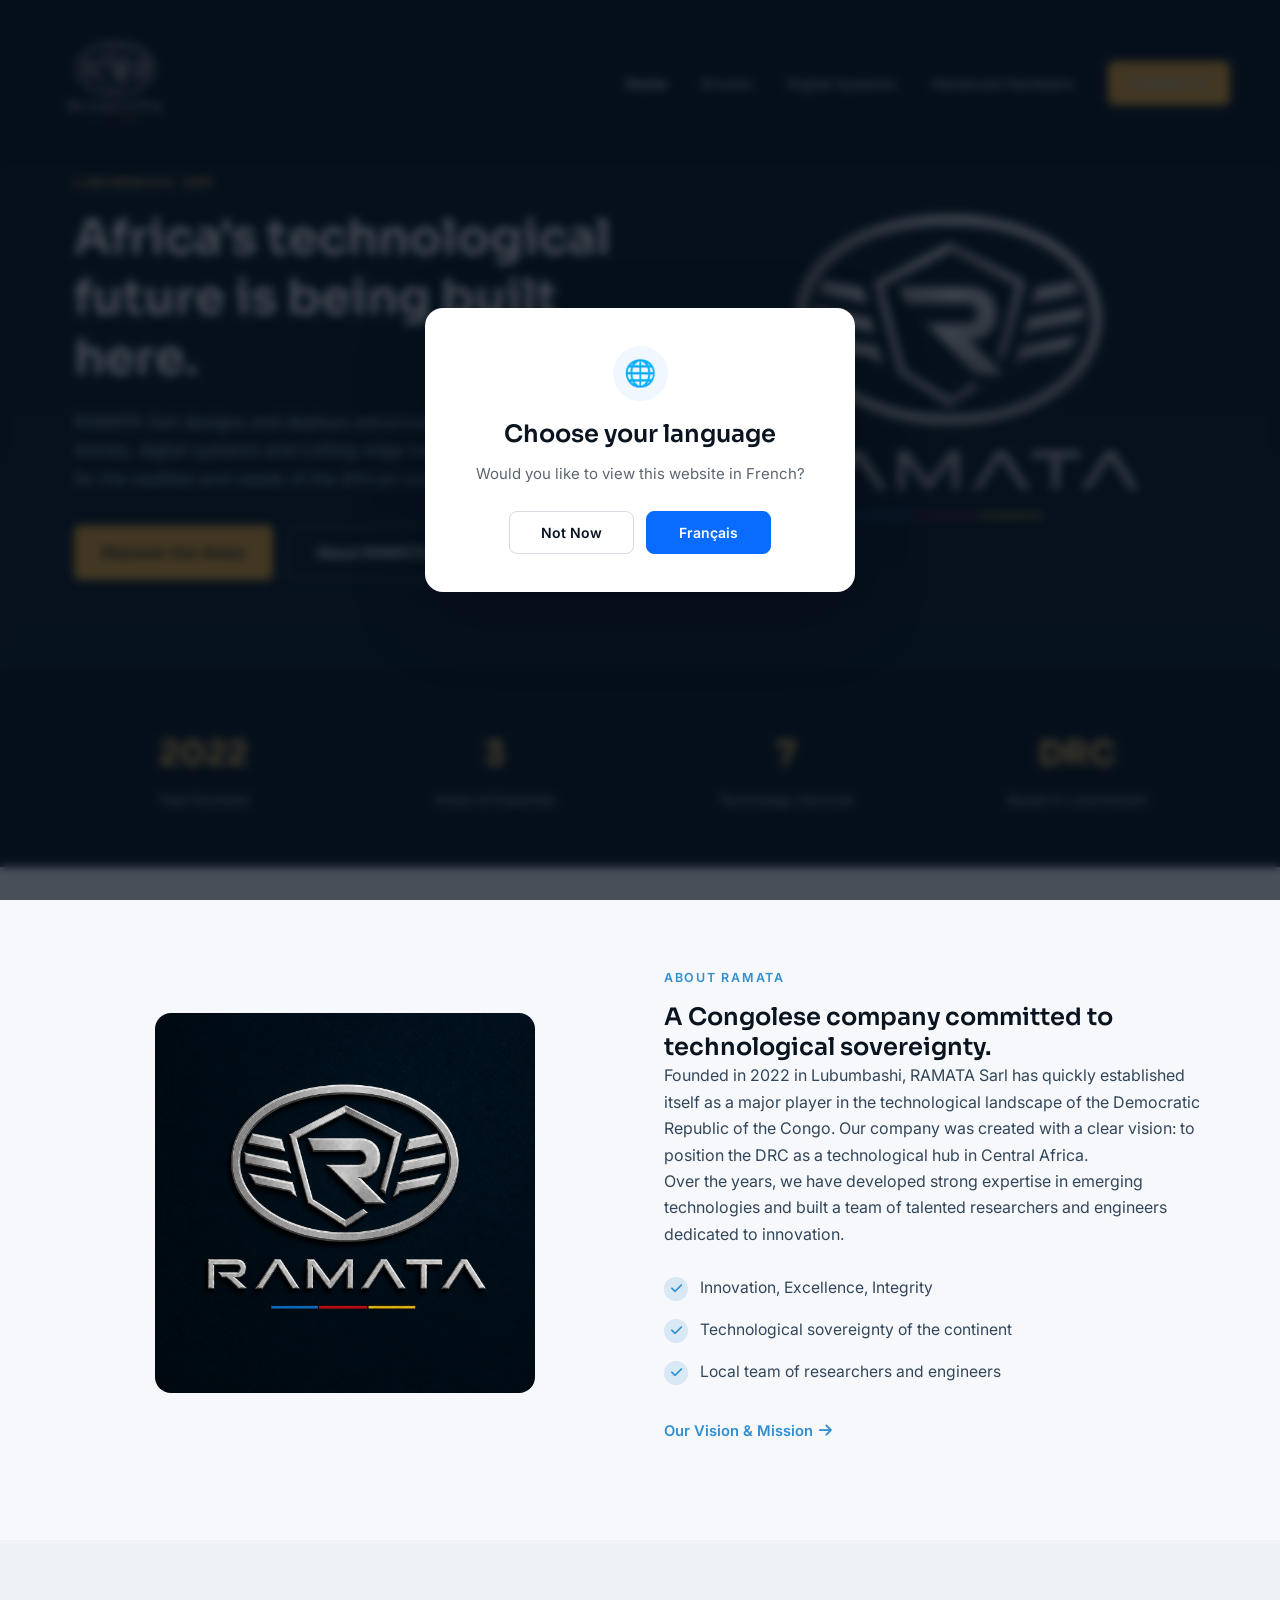
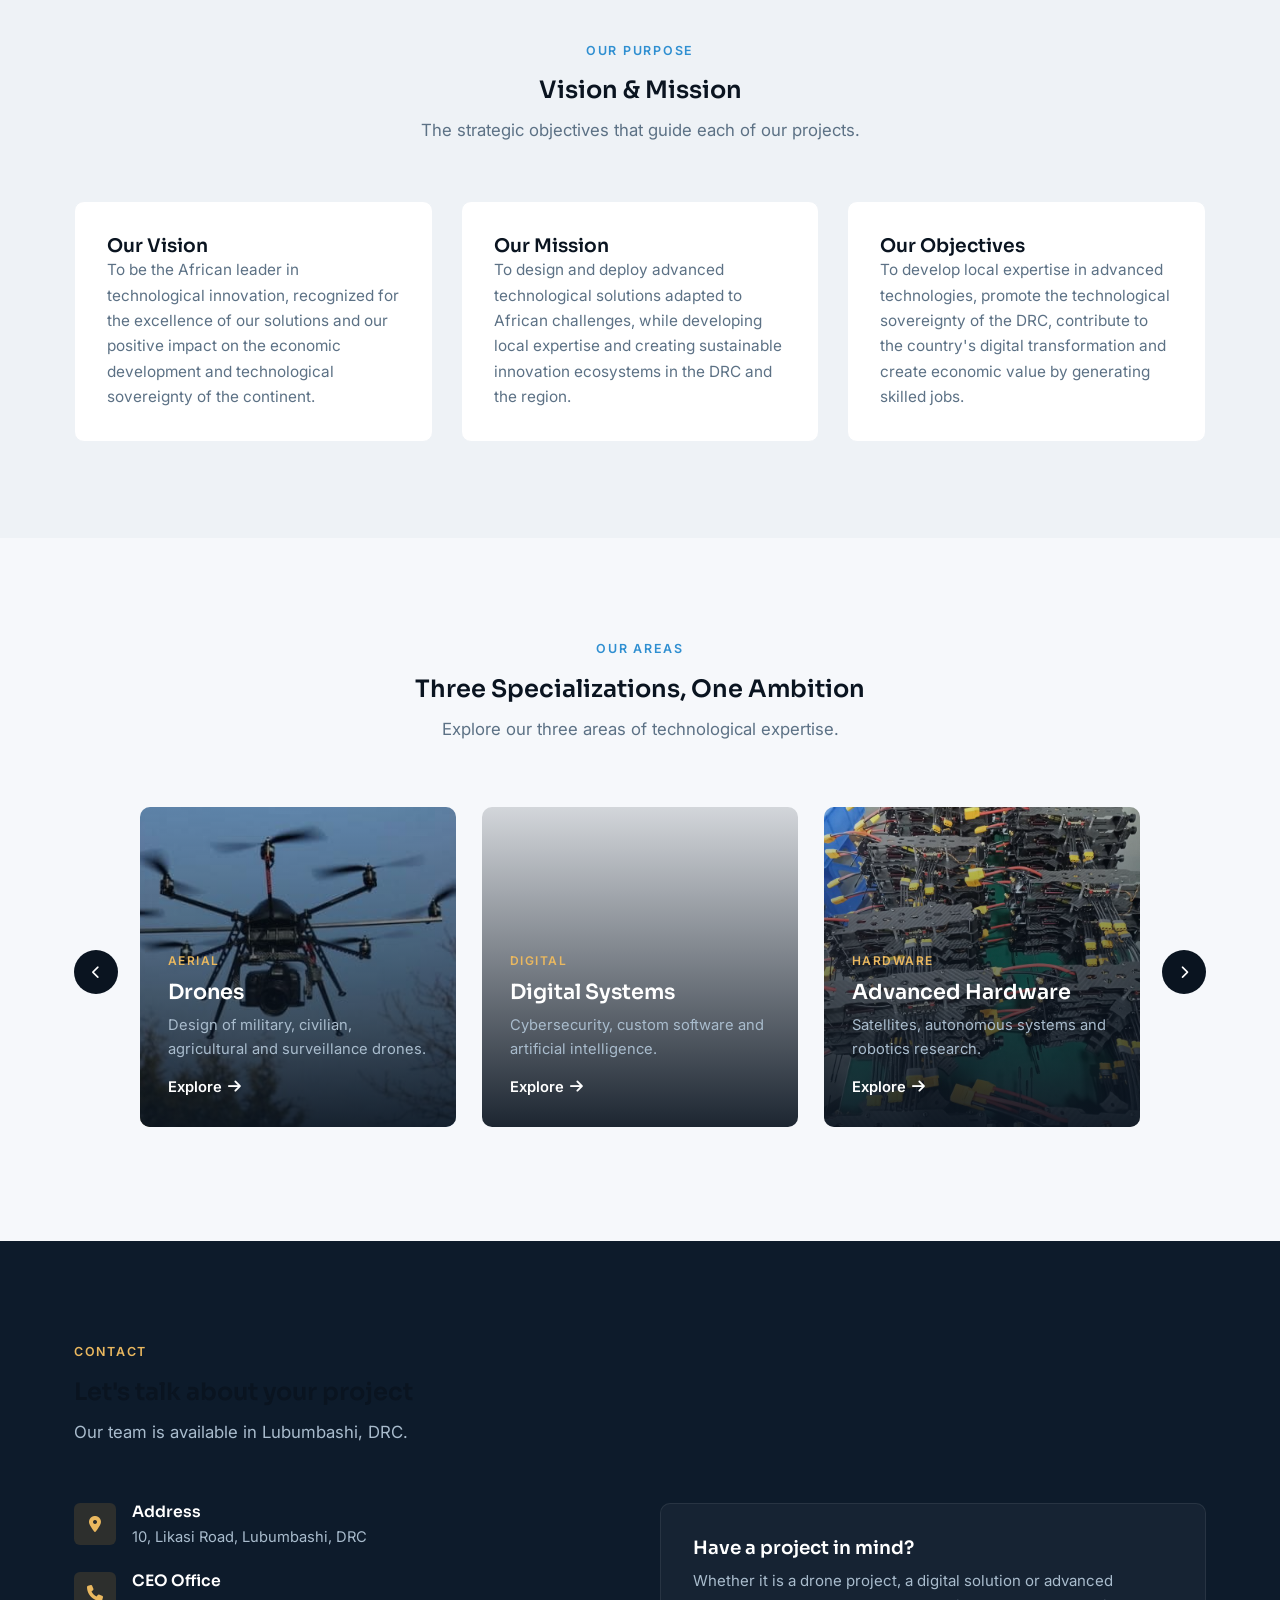
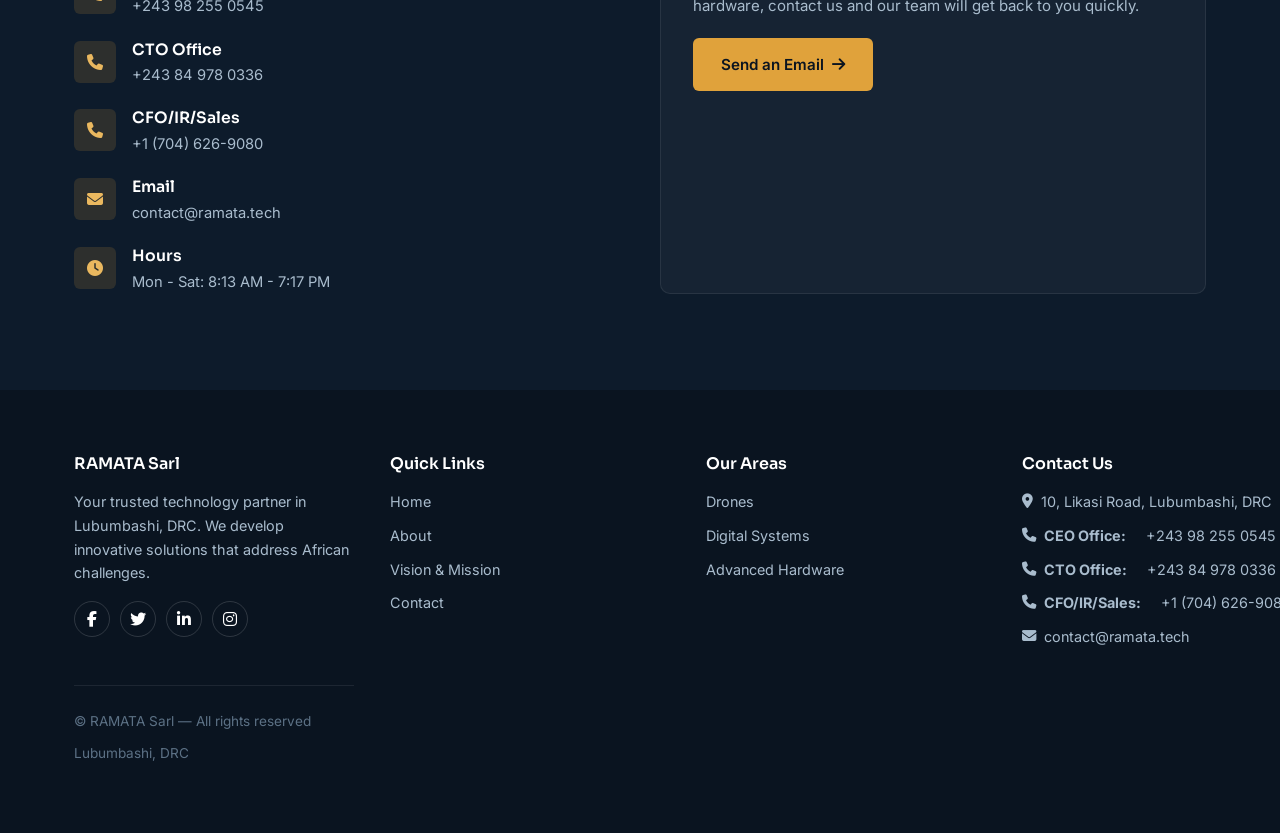
==== commit 278e374d: "update" ====
--- a/index.html
+++ b/index.html
@@ -34,7 +34,7 @@
                 <li><a href="digital-systems.html">Digital Systems</a></li>
                 <li><a href="advanced-hardware.html">Advanced Hardware</a></li>
                 <li><a href="#contact" class="btn">Contact Us</a></li>
-                <li class="translate-item">
+     <!--           <li class="translate-item">
         <div class="custom-translate">
             <button id="translateBtn" type="button">
                 <i class="fas fa-globe"></i>
@@ -51,11 +51,12 @@
                 </button>
             </div>
         </div>
-    </li>
+    </li> -->
 </ul>
 
+<!---
 <div id="google_translate_element"></div>   
-
+-->
 
         </div>
     </header>
@@ -702,7 +703,7 @@
 
                     <div>
 
-                        <h4>USA Office</h4>
+                        <h4>CFO/IR/Sales</h4>
 
                         <p>
                             <a href="tel:+17046269080">
@@ -939,7 +940,7 @@
 
         <li>
             <i class="fas fa-phone"></i>
-            <strong>USA Office:</strong>&nbsp;
+            <strong>CFO/IR/Sales:</strong>&nbsp;
             <a href="tel:+17046269080">+1 (704) 626-9080
             </a>
         </li>
@@ -976,6 +977,10 @@
 
    
 <script src="main.js"></script>
-<script src="https://translate.google.com/translate_a/element.js?cb=googleTranslateElementInit"></script>    
+<div id="google_translate_element" style="display:none;"></div>
+
+<script src="language.js"></script>
+
+<script src="https://translate.google.com/translate_a/element.js?cb=googleTranslateElementInit"></script>
 </body>
 </html>
--- a/style.css
+++ b/style.css
@@ -1033,73 +1033,248 @@
     min-width: 280px;
 }
 
-/* Custom Translate Button */
-
-#google_translate_element {
-    position: absolute;
-    left: -9999px;
-    width: 1px;
-    height: 1px;
-    overflow: hidden;
-}
-
-.translate-item {
-    position: relative;
-}
-
-.custom-translate {
-    position: relative;
-}
-
-#translateBtn {
-    display: flex;
-    align-items: center;
-    gap: 7px;
-    padding: 9px 14px;
-    border: 1px solid rgba(255,255,255,0.25);
-    border-radius: 7px;
-    background: transparent;
-    color: inherit;
-    font-family: 'Inter', sans-serif;
-    font-size: 13px;
+/* ============================================
+   RAMATA LANGUAGE POPUP
+   ============================================ */
+
+#language-popup {
+    position: fixed;
+    inset: 0;
+
+    width: 100%;
+    height: 100%;
+
+    background: rgba(5, 15, 25, 0.72);
+
+    display: flex;
+    align-items: center;
+    justify-content: center;
+
+    padding: 20px;
+
+    z-index: 999999;
+
+    backdrop-filter: blur(5px);
+
+    opacity: 1;
+
+    transition: opacity 0.3s ease;
+}
+
+
+/* ============================================
+   Popup Close Animation
+   ============================================ */
+
+#language-popup.language-popup-hide {
+    opacity: 0;
+}
+
+
+/* ============================================
+   Popup Box
+   ============================================ */
+
+.language-box {
+    width: 100%;
+    max-width: 430px;
+
+    background: #ffffff;
+
+    padding: 38px 32px;
+
+    border-radius: 18px;
+
+    text-align: center;
+
+    box-shadow:
+        0 25px 70px rgba(0, 0, 0, 0.25);
+
+    animation: languagePopupIn 0.35s ease;
+}
+
+
+/* ============================================
+   Popup Animation
+   ============================================ */
+
+@keyframes languagePopupIn {
+
+    from {
+        opacity: 0;
+        transform: translateY(20px) scale(0.97);
+    }
+
+    to {
+        opacity: 1;
+        transform: translateY(0) scale(1);
+    }
+
+}
+
+
+/* ============================================
+   Globe
+   ============================================ */
+
+.language-icon {
+    width: 55px;
+    height: 55px;
+
+    margin: 0 auto 18px;
+
+    display: flex;
+    align-items: center;
+    justify-content: center;
+
+    border-radius: 50%;
+
+    background: #f0f7ff;
+
+    font-size: 26px;
+}
+
+
+/* ============================================
+   Heading
+   ============================================ */
+
+.language-box h2 {
+    margin: 0 0 12px;
+
+    font-size: 24px;
+
+    line-height: 1.3;
+
+    color: #0a1420;
+}
+
+
+/* ============================================
+   Description
+   ============================================ */
+
+.language-box p {
+    margin: 0;
+
+    font-size: 15px;
+
+    line-height: 1.6;
+
+    color: #5c6670;
+}
+
+
+/* ============================================
+   Buttons
+   ============================================ */
+
+.language-buttons {
+    display: flex;
+
+    justify-content: center;
+
+    gap: 12px;
+
+    margin-top: 25px;
+}
+
+
+.language-btn {
+    min-width: 125px;
+
+    padding: 12px 20px;
+
+    border-radius: 8px;
+
+    font-family: inherit;
+
+    font-size: 14px;
+
     font-weight: 600;
+
     cursor: pointer;
-}
-
-#translateBtn i {
-    font-size: 14px;
-}
-
-.translate-menu {
-    display: none;
-    position: absolute;
-    top: calc(100% + 8px);
-    right: 0;
-    min-width: 130px;
+
+    transition:
+        transform 0.2s ease,
+        box-shadow 0.2s ease,
+        background 0.2s ease;
+}
+
+
+/* ============================================
+   Not Now Button
+   ============================================ */
+
+.not-now-btn {
     background: #ffffff;
-    border-radius: 8px;
-    box-shadow: 0 8px 25px rgba(0,0,0,0.15);
-    overflow: hidden;
-    z-index: 99999;
-}
-
-.translate-menu.show {
-    display: block;
-}
-
-.translate-menu button {
-    display: block;
-    width: 100%;
-    padding: 10px 14px;
-    border: none;
-    background: #ffffff;
-    color: #111827;
-    text-align: left;
-    font-family: 'Inter', sans-serif;
-    font-size: 13px;
-    cursor: pointer;
-}
-
-.translate-menu button:hover {
-    background: #f3f4f6;
-}
+
+    color: #0a1420;
+
+    border: 1px solid #d6dce1;
+}
+
+
+.not-now-btn:hover {
+    background: #f5f7f9;
+
+    transform: translateY(-2px);
+}
+
+
+/* ============================================
+   French Button
+   ============================================ */
+
+.french-btn {
+    background: #0a6cff;
+
+    color: #ffffff;
+
+    border: 1px solid #0a6cff;
+}
+
+
+.french-btn:hover {
+    background: #075bd4;
+
+    box-shadow:
+        0 8px 20px rgba(10, 108, 255, 0.25);
+
+    transform: translateY(-2px);
+}
+
+
+/* ============================================
+   Mobile
+   ============================================ */
+
+@media (max-width: 480px) {
+
+    .language-box {
+        padding: 30px 22px;
+
+        border-radius: 15px;
+    }
+
+
+    .language-box h2 {
+        font-size: 21px;
+    }
+
+
+    .language-box p {
+        font-size: 14px;
+    }
+
+
+    .language-buttons {
+        flex-direction: column;
+    }
+
+
+    .language-btn {
+        width: 100%;
+    }
+
+}
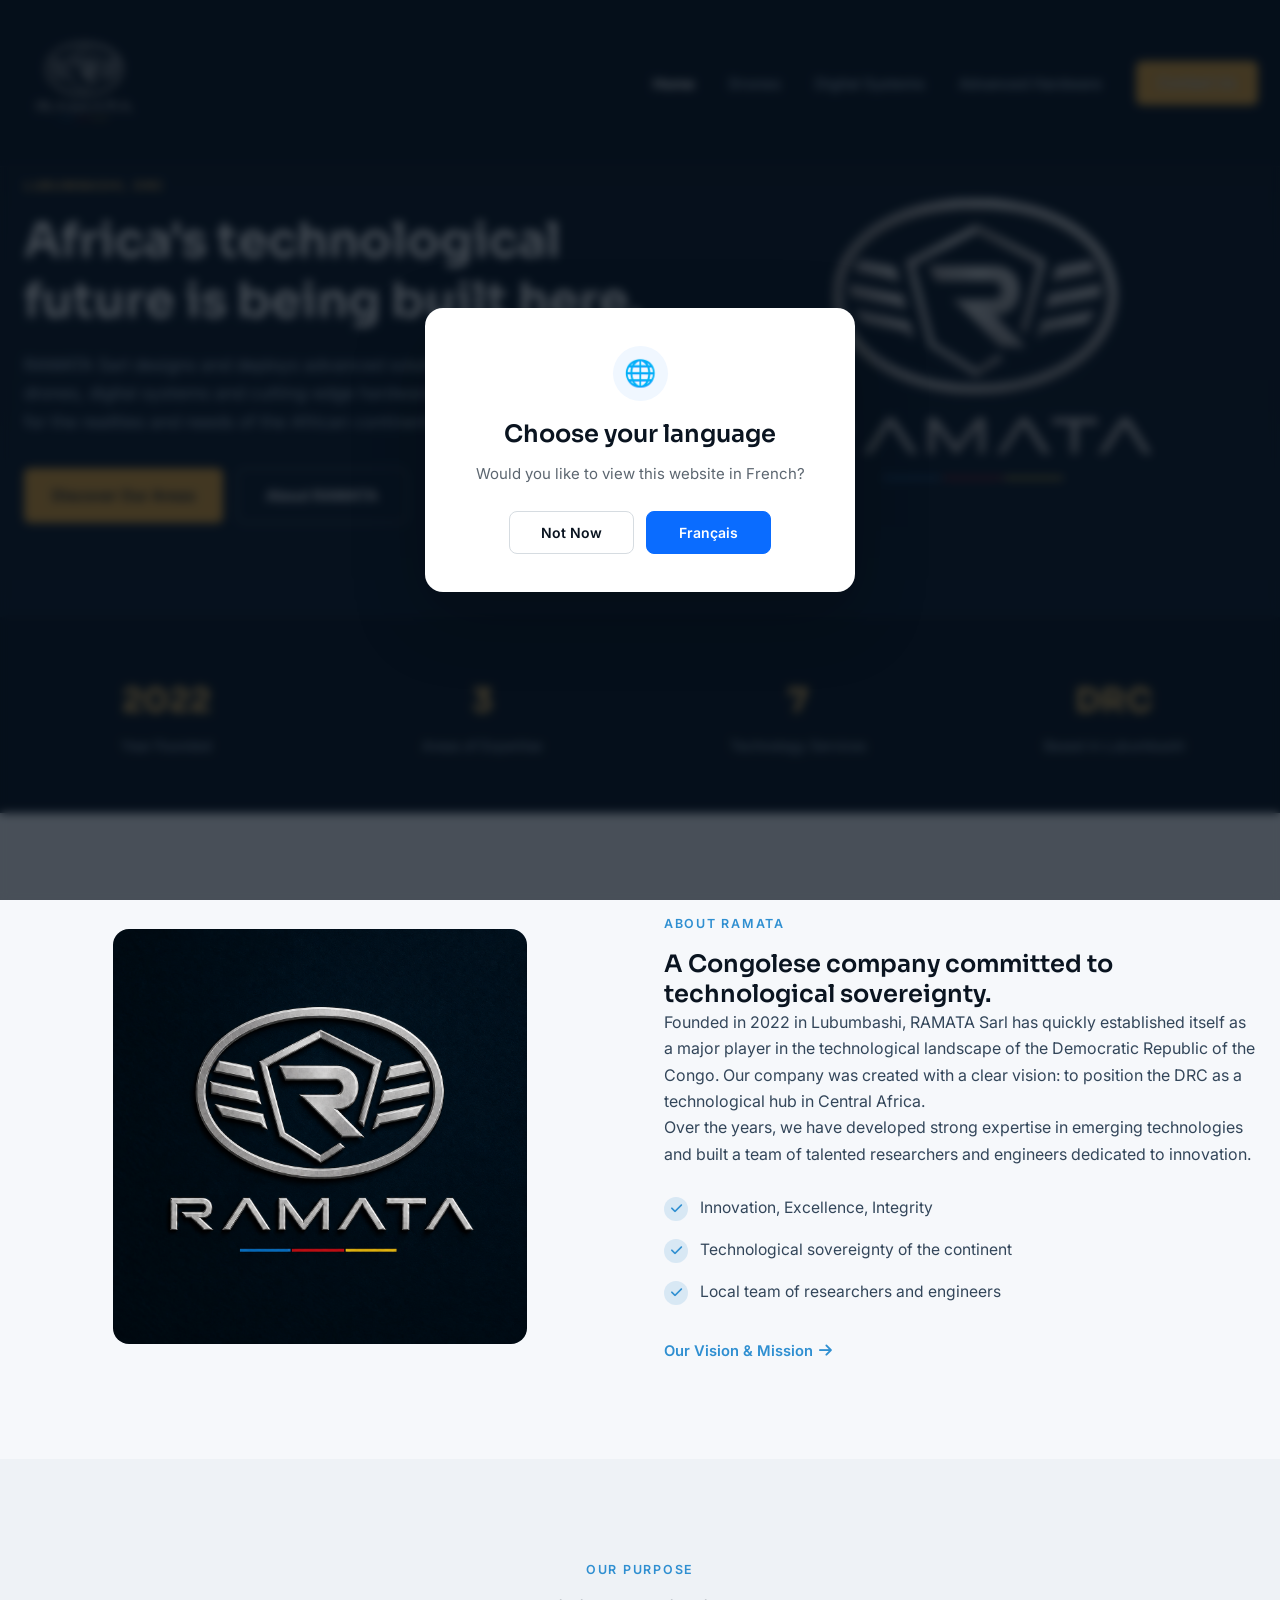
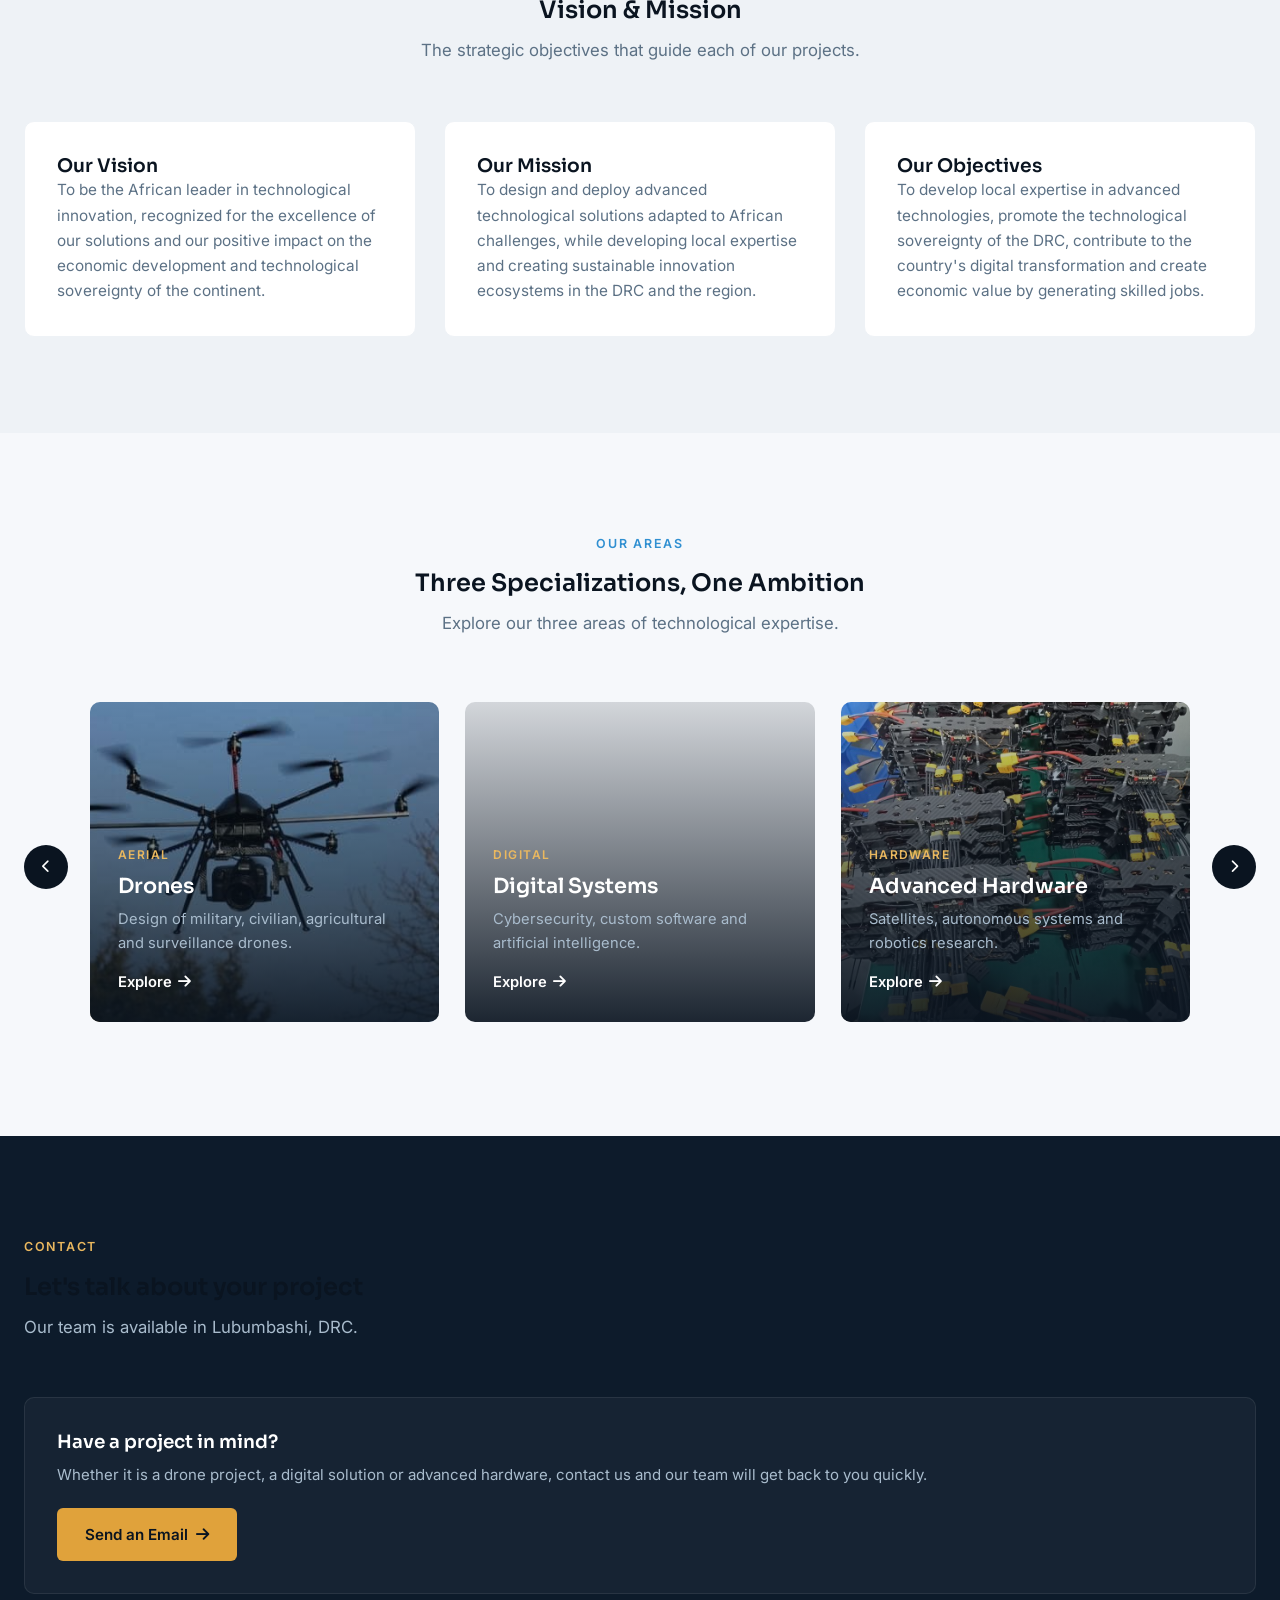
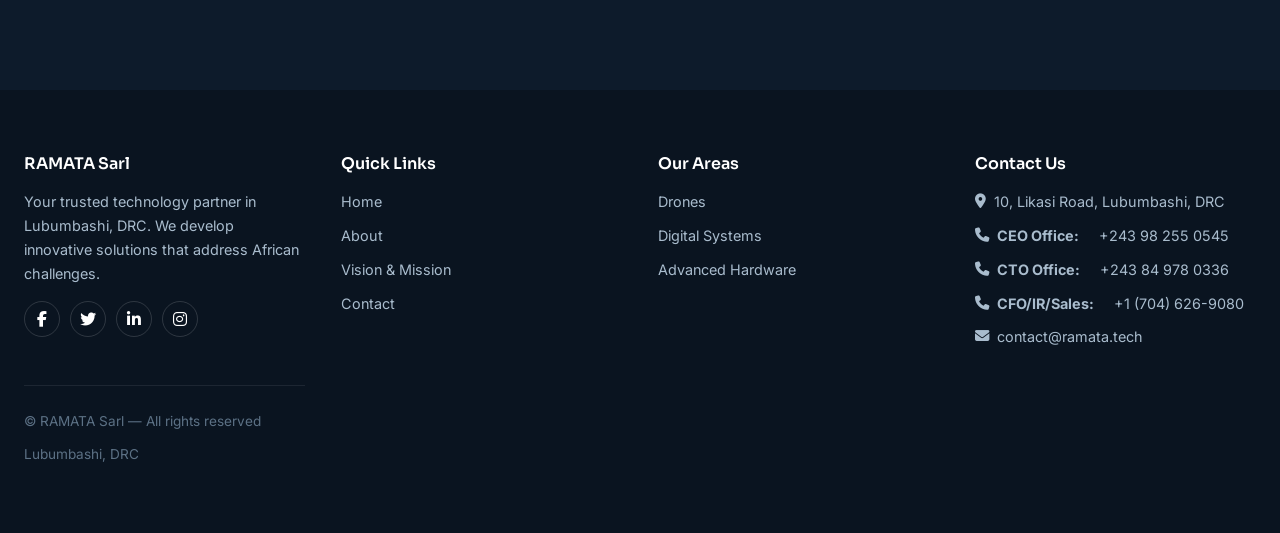
==== commit 89868da2: "updated" ====
--- a/index.html
+++ b/index.html
@@ -457,146 +457,7 @@
     </section>
 
 
-    <!-- Contact -->
-     <!--
-    <section class="contact" id="contact">
-
-        <div class="container">
-
-            <div class="section-head">
-
-                <span class="eyebrow on-dark">
-                    Contact
-                </span>
-
-                <h2>
-                    Let's talk about your project
-                </h2>
-
-                <p>
-                    Our team is available in Lubumbashi, DRC.
-                </p>
-
-            </div>
-
-
-            <div class="contact-grid">
-
-                <div class="contact-info-list">
-
-                    <div class="contact-info-item">
-
-                        <span class="icon">
-                            <i class="fas fa-map-marker-alt"></i>
-                        </span>
-
-                        <div>
-                            <h4>Address</h4>
-                            <p>
-                                10, Likasi Road, Lubumbashi, DRC
-                            </p>
-                        </div>
-
-                    </div>
-
-
-                    <div class="contact-info-item">
-
-                        <span class="icon">
-                            <i class="fas fa-phone"></i>
-                        </span>
-
-                        <div>
-
-                            <h4>Phone</h4>
-
-                            <p>
-                                <a href="tel:+243982550545">
-                                    +243 98 255 0545
-                                </a>
-                                ·
-                                <a href="tel:+243849780336">
-                                    +243 84 978 0336
-                                </a>
-                            </p>
-
-                        </div>
-
-                    </div>
-
-
-                    <div class="contact-info-item">
-
-                        <span class="icon">
-                            <i class="fas fa-envelope"></i>
-                        </span>
-
-                        <div>
-
-                            <h4>Email</h4>
-
-                            <p>
-                                <a href="mailto:contact@ramata.tech">
-                                    contact@ramata.tech
-                                </a>
-                            </p>
-
-                        </div>
-
-                    </div>
-
-
-                    <div class="contact-info-item">
-
-                        <span class="icon">
-                            <i class="fas fa-clock"></i>
-                        </span>
-
-                        <div>
-
-                            <h4>Hours</h4>
-
-                            <p>
-                                Mon - Sat: 8:13 AM - 7:17 PM
-                            </p>
-
-                        </div>
-
-                    </div>
-
-                </div>
-
-
-                <div class="contact-panel">
-
-                    <h3>
-                        Have a project in mind?
-                    </h3>
-
-                    <p>
-                        Whether it is a drone project,
-                        a digital solution or advanced hardware,
-                        contact us and our team will get back
-                        to you quickly.
-                    </p>
-
-                    <a
-                        href="mailto:contact@ramata.tech"
-                        class="btn"
-                    >
-                        Send an Email
-                        <i class="fas fa-arrow-right"></i>
-                    </a>
-
-                </div>
-
-            </div>
-
-        </div>
-
-    </section>
--->
-
+    
 
 
 
@@ -619,145 +480,6 @@
             </p>
 
         </div>
-
-
-        <div class="contact-grid">
-
-            <div class="contact-info-list">
-
-                <!-- Address -->
-                <div class="contact-info-item">
-
-                    <span class="icon">
-                        <i class="fas fa-map-marker-alt"></i>
-                    </span>
-
-                    <div>
-                        <h4>Address</h4>
-
-                        <p>
-                            <a
-                                href="https://www.google.com/maps/search/?api=1&query=10%20Likasi%20Road%2C%20Lubumbashi%2C%20DRC"
-                                target="_blank"
-                                rel="noopener noreferrer"
-                            >
-                                10, Likasi Road, Lubumbashi, DRC
-                            </a>
-                        </p>
-
-                    </div>
-
-                </div>
-
-
-                <!-- CEO -->
-                <div class="contact-info-item">
-
-                    <span class="icon">
-                        <i class="fas fa-phone"></i>
-                    </span>
-
-                    <div>
-
-                        <h4>CEO Office</h4>
-
-                        <p>
-                            <a href="tel:+243982550545">
-                                +243 98 255 0545
-                            </a>
-                        </p>
-
-                    </div>
-
-                </div>
-
-
-                <!-- CTO -->
-                <div class="contact-info-item">
-
-                    <span class="icon">
-                        <i class="fas fa-phone"></i>
-                    </span>
-
-                    <div>
-
-                        <h4>CTO Office</h4>
-
-                        <p>
-                            <a href="tel:+243849780336">
-                                +243 84 978 0336
-                            </a>
-                        </p>
-
-                    </div>
-
-                </div>
-
-
-                <!-- CFO / Sales -->
-                <div class="contact-info-item">
-
-                    <span class="icon">
-                        <i class="fas fa-phone"></i>
-                    </span>
-
-                    <div>
-
-                        <h4>CFO/IR/Sales</h4>
-
-                        <p>
-                            <a href="tel:+17046269080">
-                                +1 (704) 626-9080
-                            </a>
-                        </p>
-
-                    </div>
-
-                </div>
-
-
-                <!-- Email -->
-                <div class="contact-info-item">
-
-                    <span class="icon">
-                        <i class="fas fa-envelope"></i>
-                    </span>
-
-                    <div>
-
-                        <h4>Email</h4>
-
-                        <p>
-                            <a href="mailto:contact@ramata.tech">
-                                contact@ramata.tech
-                            </a>
-                        </p>
-
-                    </div>
-
-                </div>
-
-
-                <!-- Hours -->
-                <div class="contact-info-item">
-
-                    <span class="icon">
-                        <i class="fas fa-clock"></i>
-                    </span>
-
-                    <div>
-
-                        <h4>Hours</h4>
-
-                        <p>
-                            Mon - Sat: 8:13 AM - 7:17 PM
-                        </p>
-
-                    </div>
-
-                </div>
-
-            </div>
 
 
             <div class="contact-panel">
@@ -783,10 +505,7 @@
 
             </div>
 
-        </div>
-
-    </div>
-
+      
 </section>
 
 
--- a/style.css
+++ b/style.css
@@ -25,6 +25,10 @@
     --container: 1180px;
 }
 
+/* ==========================================================================
+   GLOBAL RESET
+   ========================================================================== */
+
 * {
     margin: 0;
     padding: 0;
@@ -33,6 +37,9 @@
 
 html {
     scroll-behavior: smooth;
+    width: 100%;
+    max-width: 100%;
+    overflow-x: hidden;
 }
 
 body {
@@ -41,10 +48,15 @@
     color: var(--slate-700);
     line-height: 1.65;
     font-size: 16px;
+    width: 100%;
+    max-width: 100%;
     overflow-x: hidden;
 }
 
-h1, h2, h3, h4 {
+h1,
+h2,
+h3,
+h4 {
     font-family: 'Sora', sans-serif;
     color: var(--navy-950);
     line-height: 1.25;
@@ -57,7 +69,14 @@
 
 img {
     max-width: 100%;
+    height: auto;
     display: block;
+}
+
+section {
+    width: 100%;
+    max-width: 100%;
+    overflow: hidden;
 }
 
 .container {
@@ -66,6 +85,10 @@
     margin: 0 auto;
     padding: 0 24px;
 }
+
+/* ==========================================================================
+   COMMON
+   ========================================================================== */
 
 .eyebrow {
     display: inline-block;
@@ -81,10 +104,6 @@
     color: var(--amber-300);
 }
 
-section {
-    padding: 96px 0;
-}
-
 .section-head {
     max-width: 620px;
     margin-bottom: 56px;
@@ -102,7 +121,14 @@
     text-align: center;
 }
 
-/* Buttons */
+section {
+    padding: 96px 0;
+}
+
+/* ==========================================================================
+   BUTTONS
+   ========================================================================== */
+
 .btn {
     display: inline-flex;
     align-items: center;
@@ -151,13 +177,15 @@
 }
 
 /* ==========================================================================
-   Header
+   HEADER
    ========================================================================== */
 
 header {
     position: fixed;
     top: 0;
-    width: 100%;
+    left: 0;
+    width: 100%;
+    max-width: 100%;
     z-index: 1000;
     background: rgba(10, 20, 32, 0.92);
     backdrop-filter: blur(8px);
@@ -168,6 +196,8 @@
     display: flex;
     align-items: center;
     justify-content: space-between;
+    width: 100%;
+    min-width: 0;
     padding: 18px 0;
 }
 
@@ -179,10 +209,13 @@
     text-decoration: none;
     line-height: 1;
     gap: 4px;
+    min-width: 0;
+    transform: translateX(5mm);
 }
 
 .logo img {
     width: 130px;
+    max-width: 100%;
     height: auto;
     object-fit: contain;
     display: block;
@@ -196,11 +229,15 @@
     font-weight: 600;
     line-height: 1;
 }
+
 .nav-links {
     display: flex;
     align-items: center;
     list-style: none;
     gap: 34px;
+    min-width: 0;
+    margin: 0;
+    padding: 0 12px 0 0;
 }
 
 .nav-links a {
@@ -211,13 +248,26 @@
     transition: color 0.2s ease;
 }
 
-.nav-links a:hover,
+.nav-links a {
+    text-decoration: none;
+    color: var(--slate-300);
+    font-weight: 500;
+    font-size: 0.92rem;
+    transition: color 0.2s ease;
+}
+
+.nav-links a:hover {
+    color: var(--white);
+}
+
 .nav-links a.active {
     color: var(--white);
-}
-
+    font-weight: 700;
+}
 .nav-links .btn {
     padding: 10px 22px;
+    margin-right: 10px;
+    white-space: nowrap;
 }
 
 .mobile-menu {
@@ -226,22 +276,26 @@
     color: var(--white);
     cursor: pointer;
     background: none;
-    border: none;  
+    border: none;
     padding: 8px 12px;
-
-
-}
-
-/* ==========================================================================
-   Hero
+}
+
+/* ==========================================================================
+   HERO
    ========================================================================== */
 
 .hero {
-    background: linear-gradient(180deg, var(--navy-950) 0%, var(--navy-900) 100%);
+    background: linear-gradient(
+        180deg,
+        var(--navy-950) 0%,
+        var(--navy-900) 100%
+    );
     color: var(--white);
     padding: 168px 0 90px;
     position: relative;
     overflow: hidden;
+    width: 100%;
+    max-width: 100%;
 }
 
 .hero .container {
@@ -251,6 +305,12 @@
     align-items: center;
     position: relative;
     z-index: 2;
+    min-width: 0;
+}
+
+.hero-copy {
+    min-width: 0;
+    max-width: 100%;
 }
 
 .hero-copy h1 {
@@ -277,7 +337,14 @@
     position: relative;
     border-radius: var(--radius-md);
     overflow: hidden;
+
     aspect-ratio: 4 / 3;
+
+    width: 85%;
+    max-width: 500px;
+
+    margin-left: auto;
+    margin-right: auto;
 }
 
 .hero-visual img {
@@ -288,8 +355,10 @@
 
 .hero-visual::after {
     content: '';
+
     position: absolute;
     inset: 0;
+
     background: linear-gradient(
         180deg,
         rgba(10,20,32,0) 70%,
@@ -298,7 +367,7 @@
 }
 
 /* ==========================================================================
-   Checklist
+   CHECKLIST
    ========================================================================== */
 
 .checklist {
@@ -339,7 +408,7 @@
 }
 
 /* ==========================================================================
-   About / intro split
+   ABOUT / INTRO SPLIT
    ========================================================================== */
 
 .split {
@@ -347,30 +416,43 @@
     grid-template-columns: 1fr;
     gap: 48px;
     align-items: center;
+    min-width: 0;
+}
+
+.split > * {
+    min-width: 0;
+    max-width: 100%;
 }
 
 .split img {
     border-radius: var(--radius-md);
-}
-
-/* ==========================================================================
-   Vision / Mission cards
-   ========================================================================== */
-
-.vm-grid, .card-grid {
+    max-width: 100%;
+}
+
+/* ==========================================================================
+   VISION / MISSION CARDS
+   ========================================================================== */
+
+.vm-grid,
+.card-grid {
     display: grid;
     grid-template-columns: 1fr;
     gap: 28px;
-}
-
-.vm-card, .info-card {
+    min-width: 0;
+}
+
+.vm-card,
+.info-card {
     background: var(--white);
     border: 1px solid var(--paper-100);
     border-radius: var(--radius-md);
     padding: 32px;
-}
-
-.vm-card .icon, .service-card .icon {
+    min-width: 0;
+    max-width: 100%;
+}
+
+.vm-card .icon,
+.service-card .icon {
     width: 46px;
     height: 46px;
     border-radius: var(--radius-sm);
@@ -383,14 +465,23 @@
     margin-bottom: 18px;
 }
 
-.vm-card p, .info-card p {
+.vm-card p,
+.info-card p {
     color: var(--slate-500);
     font-size: 0.96rem;
 }
 
 /* ==========================================================================
-   Services / specialization cards
-   ========================================================================== */
+   SERVICES / SPECIALIZATION CARDS
+   ========================================================================== */
+
+.service-card-grid,
+.spec-grid {
+    display: grid;
+    grid-template-columns: 1fr;
+    gap: 26px;
+    min-width: 0;
+}
 
 .service-card {
     background: var(--white);
@@ -399,6 +490,8 @@
     border: 1px solid var(--paper-100);
     display: flex;
     flex-direction: column;
+    min-width: 0;
+    max-width: 100%;
 }
 
 .service-card .service-media {
@@ -427,7 +520,9 @@
     flex: 1;
 }
 
-/* Specialization teaser cards on landing page */
+/* ==========================================================================
+   SPECIALIZATION TEASER CARDS
+   ========================================================================== */
 
 .spec-card {
     position: relative;
@@ -440,19 +535,26 @@
     text-decoration: none;
     background-size: cover;
     background-position: center;
+    min-width: 0;
+    max-width: 100%;
 }
 
 .spec-card::before {
     content: '';
     position: absolute;
     inset: 0;
-    background: linear-gradient(180deg, rgba(10,20,32,0.15) 0%, rgba(10,20,32,0.92) 100%);
+    background: linear-gradient(
+        180deg,
+        rgba(10,20,32,0.15) 0%,
+        rgba(10,20,32,0.92) 100%
+    );
 }
 
 .spec-card-body {
     position: relative;
     z-index: 2;
     padding: 28px;
+    max-width: 100%;
 }
 
 .spec-card .tag {
@@ -483,13 +585,14 @@
 }
 
 /* ==========================================================================
-   Stats strip
+   STATS STRIP
    ========================================================================== */
 
 .stats {
     background: var(--navy-950);
     color: var(--white);
     padding: 56px 0;
+    width: 100%;
 }
 
 .stats .container {
@@ -497,6 +600,7 @@
     grid-template-columns: repeat(2, 1fr);
     gap: 32px;
     text-align: center;
+    min-width: 0;
 }
 
 .stats .stat-num {
@@ -513,19 +617,21 @@
 }
 
 /* ==========================================================================
-   Gallery
+   GALLERY
    ========================================================================== */
 
 .gallery-grid {
     display: grid;
     grid-template-columns: repeat(2, 1fr);
     gap: 18px;
+    min-width: 0;
 }
 
 .gallery-item {
     border-radius: var(--radius-md);
     overflow: hidden;
     aspect-ratio: 4/3;
+    min-width: 0;
 }
 
 .gallery-item img {
@@ -540,7 +646,7 @@
 }
 
 /* ==========================================================================
-   Contact
+   CONTACT
    ========================================================================== */
 
 .contact {
@@ -556,6 +662,12 @@
     display: grid;
     grid-template-columns: 1fr;
     gap: 40px;
+    min-width: 0;
+}
+
+.contact-grid > * {
+    min-width: 0;
+    max-width: 100%;
 }
 
 .contact-info-list {
@@ -587,7 +699,8 @@
     margin-bottom: 3px;
 }
 
-.contact-info-item p, .contact-info-item a {
+.contact-info-item p,
+.contact-info-item a {
     color: var(--slate-300);
     font-size: 0.92rem;
     text-decoration: none;
@@ -598,6 +711,9 @@
     border: 1px solid rgba(255,255,255,0.08);
     border-radius: var(--radius-md);
     padding: 32px;
+    min-width: 0;
+    max-width: 100%;
+    overflow: hidden;
 }
 
 .contact-panel h3 {
@@ -613,13 +729,15 @@
 }
 
 /* ==========================================================================
-   Footer
+   FOOTER
    ========================================================================== */
 
 footer {
     background: var(--navy-950);
     color: var(--slate-300);
     padding: 64px 0 28px;
+    width: 100%;
+    overflow: hidden;
 }
 
 .footer-grid {
@@ -627,9 +745,16 @@
     grid-template-columns: 1fr;
     gap: 36px;
     padding-bottom: 40px;
-}
-
-.footer-col h3, .footer-col h4 {
+    min-width: 0;
+}
+
+.footer-col {
+    min-width: 0;
+    max-width: 100%;
+}
+
+.footer-col h3,
+.footer-col h4 {
     color: var(--white);
     font-size: 1rem;
     margin-bottom: 16px;
@@ -663,6 +788,17 @@
     gap: 8px;
     align-items: flex-start;
     font-size: 0.9rem;
+    min-width: 0;
+}
+
+.footer-links li i {
+    margin-top: 4px;
+    flex-shrink: 0;
+}
+
+.footer-links li a {
+    white-space: normal;
+    overflow-wrap: anywhere;
 }
 
 .social-links {
@@ -701,113 +837,95 @@
 }
 
 /* ==========================================================================
-   Responsive
-   ========================================================================== */
-
-@media (min-width: 640px) {
-    .stats .container {
-        grid-template-columns: repeat(4, 1fr);
-    }
-
-    .gallery-grid {
-        grid-template-columns: repeat(3, 1fr);
-    }
-}
-
-@media (min-width: 768px) {
-    .hero h1 {
-        font-size: 3rem;
-    }
-
-    .vm-grid {
-        grid-template-columns: repeat(3, 1fr);
-    }
-
-    .card-grid {
-        grid-template-columns: repeat(2, 1fr);
-    }
-
-    .footer-grid {
-        grid-template-columns: repeat(4, 1fr);
-    }
-
-    .contact-grid {
-        grid-template-columns: 1fr 1fr;
-    }
-}
-
-@media (min-width: 900px) {
-    .hero .container {
-        grid-template-columns: 1.05fr 0.95fr;
-    }
-
-    .split {
-        grid-template-columns: 1fr 1fr;
-    }
-
-    .service-card-grid {
-        grid-template-columns: repeat(3, 1fr);
-    }
-}
-
-@media (min-width: 992px) {
-    .service-card-grid.cols-3 {
-        grid-template-columns: repeat(3, 1fr);
-    }
-
-    .spec-grid {
-        grid-template-columns: repeat(3, 1fr);
-    }
-}
-
-.service-card-grid, .spec-grid {
-    display: grid;
-    grid-template-columns: 1fr;
-    gap: 26px;
-}
-
-@media (min-width: 700px) {
-    .service-card-grid, .spec-grid {
-        grid-template-columns: repeat(2, 1fr);
-    }
-}
-
-@media (max-width: 899px) {
-    .nav-links {
-        display: none;
-        position: absolute;
-        top: 100%;
-        left: 0;
-        width: 100%;
-        background: var(--navy-950);
-        flex-direction: column;
-        align-items: flex-start;
-        padding: 24px;
-        gap: 18px;
-        border-bottom: 1px solid rgba(255,255,255,0.08);
-    }
-
-    .nav-links.active {
-        display: flex;
-    }
-
-    .mobile-menu {
-        display: block;
-    }
-
-    section {
-        padding: 72px 0;
-    }
-}
-/* =========================================================
-   Specializations Carousel
-   ========================================================= */
+   APPLICATION IMAGES
+   ========================================================================== */
+
+.application-image {
+    width: 100%;
+    height: 160px;
+    object-fit: cover;
+    border-radius: 12px;
+    display: block;
+    margin-bottom: 20px;
+}
+
+/* ==========================================================================
+   COMPANY IMAGE
+   ========================================================================== */
+
+.company-image {
+    text-align: center;
+    width: 100%;
+    max-width: 100%;
+    overflow: hidden;
+}
+
+.company-image img {
+    width: 70%;
+    max-width: 420px;
+    aspect-ratio: 1 / 1;
+    height: auto;
+    object-fit: cover;
+    border-radius: 16px;
+    display: block;
+    margin: 0 auto;
+}
+
+.company-image h3 {
+    margin-top: 14px;
+    font-size: 24px;
+    font-weight: 700;
+}
+
+/* ==========================================================================
+   WHY RAMATA
+   ========================================================================== */
+
+.why-section {
+    padding: 55px 0;
+    width: 100%;
+    max-width: 100%;
+    overflow: hidden;
+}
+
+.why-section .split {
+    min-width: 0;
+}
+
+.why-section .split img {
+    width: 100%;
+    max-width: 500px;
+    height: 350px;
+    margin: 0 auto;
+    object-fit: cover;
+}
+
+/* ==========================================================================
+   TEXT ALIGNMENT
+   ========================================================================== */
+
+/*
+.hero-copy p,
+.service-card p,
+.card-grid p,
+.split p,
+.vm-grid p {
+    text-align: justify;
+}
+*/
+
+/* ==========================================================================
+   SPECIALIZATIONS CAROUSEL
+   ========================================================================== */
 
 .spec-carousel {
     position: relative;
     display: flex;
     align-items: center;
     gap: 18px;
+    width: 100%;
+    max-width: 100%;
+    min-width: 0;
 }
 
 .spec-carousel .spec-grid {
@@ -818,6 +936,8 @@
     scrollbar-width: none;
     flex: 1;
     padding: 8px 4px 18px;
+    min-width: 0;
+    max-width: 100%;
 }
 
 .spec-carousel .spec-grid::-webkit-scrollbar {
@@ -850,38 +970,18 @@
     transform: scale(1.05);
 }
 
-/* Tablet */
-@media (max-width: 991px) {
-    .spec-carousel .spec-card {
-        flex: 0 0 calc((100% - 26px) / 2);
-    }
-}
-
-/* Mobile */
-@media (max-width: 699px) {
-    .spec-carousel {
-        gap: 10px;
-    }
-
-    .spec-carousel .spec-card {
-        flex: 0 0 100%;
-    }
-
-    .carousel-btn {
-        width: 38px;
-        height: 38px;
-    }
-}
-/* =========================================================
-   Drone Images Carousel - Point 8
-   ========================================================= */
+/* ==========================================================================
+   DRONE IMAGES CAROUSEL
+   ========================================================================== */
 
 .drone-carousel {
     position: relative;
-    width: 100%;
+    width: 50%;
+    max-width: 50%;
     border-radius: var(--radius-md);
     overflow: hidden;
-    aspect-ratio: 4 / 3;
+    aspect-ratio: 3/2;
+    min-width: 0;
 }
 
 .drone-carousel-track {
@@ -942,164 +1042,42 @@
         height: 36px;
     }
 }
-/* =========================================================
-   Applications - Images
-   ========================================================= */
-
-.application-image {
-    width: 100%;
-    height: 160px;
-    object-fit: cover;
-    border-radius: 12px;
-    display: block;
-    margin-bottom: 20px;
-}
-/* Company image and name */
-
-.company-image {
-    text-align: center;
-}
-
-.company-image img {
-    width: 70%;
-    max-width: 420px;
-aspect-ratio: 1 / 1;
-height: auto;
-    object-fit: cover;
-    border-radius: 16px;
-    display: block;
-    margin: 0 auto;
-}
-
-.company-image h3 {
-    margin-top: 14px;
-    font-size: 24px;
-    font-weight: 700;
-}
-/* =========================================================
-   Why RAMATA Section - Point 12
-   Reduced section height
-   ========================================================= */
-
-.why-section {
-    padding: 55px 0;
-}
-
-@media (max-width: 899px) {
-    .why-section {
-        padding: 50px 0;
-    }
-}
-/*
-.hero-copy p {
-    text-align: justify !important;
-}
-
-.service-card p {
-    text-align: justify;
-}
-    
-.card-grid p {
-        text-align: justify;
-}
-        
-.split p{
-    text-align: justify;
-}
-.vm-grid p{
-    text-align: justify;
-}*/
-.why-section .split img {
-    width: 100%;
-    max-width: 500px;
-    height: 350px;
-    margin: 0 auto;
-    object-fit: cover;
-}
-
-.footer-links li {
-    display: flex;
-    align-items: flex-start;
-}
-
-.footer-links li i {
-    margin-top: 4px;
-    flex-shrink: 0;
-}
-.footer-links li a {
-    white-space: nowrap;
-}
-.footer-col {
-    min-width: 280px;
-}
-
-/* ============================================
-   RAMATA LANGUAGE POPUP
-   ============================================ */
+/* ==========================================================================
+   LANGUAGE POPUP
+   ========================================================================== */
 
 #language-popup {
     position: fixed;
     inset: 0;
-
     width: 100%;
     height: 100%;
-
     background: rgba(5, 15, 25, 0.72);
-
     display: flex;
     align-items: center;
     justify-content: center;
-
     padding: 20px;
-
     z-index: 999999;
-
     backdrop-filter: blur(5px);
-
     opacity: 1;
-
     transition: opacity 0.3s ease;
 }
-
-
-/* ============================================
-   Popup Close Animation
-   ============================================ */
 
 #language-popup.language-popup-hide {
     opacity: 0;
 }
 
-
-/* ============================================
-   Popup Box
-   ============================================ */
-
 .language-box {
     width: 100%;
     max-width: 430px;
-
     background: #ffffff;
-
     padding: 38px 32px;
-
     border-radius: 18px;
-
     text-align: center;
-
-    box-shadow:
-        0 25px 70px rgba(0, 0, 0, 0.25);
-
+    box-shadow: 0 25px 70px rgba(0, 0, 0, 0.25);
     animation: languagePopupIn 0.35s ease;
 }
 
-
-/* ============================================
-   Popup Animation
-   ============================================ */
-
 @keyframes languagePopupIn {
-
     from {
         opacity: 0;
         transform: translateY(20px) scale(0.97);
@@ -1109,172 +1087,511 @@
         opacity: 1;
         transform: translateY(0) scale(1);
     }
-
-}
-
-
-/* ============================================
-   Globe
-   ============================================ */
+}
 
 .language-icon {
     width: 55px;
     height: 55px;
-
     margin: 0 auto 18px;
-
     display: flex;
     align-items: center;
     justify-content: center;
-
     border-radius: 50%;
-
     background: #f0f7ff;
-
     font-size: 26px;
 }
-
-
-/* ============================================
-   Heading
-   ============================================ */
 
 .language-box h2 {
     margin: 0 0 12px;
-
     font-size: 24px;
-
     line-height: 1.3;
-
     color: #0a1420;
 }
-
-
-/* ============================================
-   Description
-   ============================================ */
 
 .language-box p {
     margin: 0;
-
     font-size: 15px;
-
     line-height: 1.6;
-
     color: #5c6670;
 }
 
-
-/* ============================================
-   Buttons
-   ============================================ */
-
 .language-buttons {
     display: flex;
-
     justify-content: center;
-
     gap: 12px;
-
     margin-top: 25px;
 }
-
 
 .language-btn {
     min-width: 125px;
-
     padding: 12px 20px;
-
     border-radius: 8px;
-
     font-family: inherit;
-
     font-size: 14px;
-
     font-weight: 600;
-
     cursor: pointer;
-
     transition:
         transform 0.2s ease,
         box-shadow 0.2s ease,
         background 0.2s ease;
 }
 
-
-/* ============================================
-   Not Now Button
-   ============================================ */
-
 .not-now-btn {
     background: #ffffff;
-
     color: #0a1420;
-
     border: 1px solid #d6dce1;
 }
-
 
 .not-now-btn:hover {
     background: #f5f7f9;
-
     transform: translateY(-2px);
 }
-
-
-/* ============================================
-   French Button
-   ============================================ */
 
 .french-btn {
     background: #0a6cff;
-
     color: #ffffff;
-
     border: 1px solid #0a6cff;
 }
-
 
 .french-btn:hover {
     background: #075bd4;
-
-    box-shadow:
-        0 8px 20px rgba(10, 108, 255, 0.25);
-
+    box-shadow: 0 8px 20px rgba(10, 108, 255, 0.25);
     transform: translateY(-2px);
 }
 
-
-/* ============================================
-   Mobile
-   ============================================ */
+/* ==========================================================================
+   TABLET
+   ========================================================================== */
+
+@media (min-width: 640px) {
+
+    .stats .container {
+        grid-template-columns: repeat(4, 1fr);
+    }
+
+    .gallery-grid {
+        grid-template-columns: repeat(3, 1fr);
+    }
+}
+
+/* ==========================================================================
+   TABLET / DESKTOP
+   ========================================================================== */
+
+@media (min-width: 768px) {
+
+    .hero h1 {
+        font-size: 3rem;
+    }
+
+    .vm-grid {
+        grid-template-columns: repeat(3, minmax(0, 1fr));
+    }
+
+    .card-grid {
+        grid-template-columns: repeat(2, minmax(0, 1fr));
+    }
+
+    .footer-grid {
+        grid-template-columns: repeat(4, minmax(0, 1fr));
+    }
+
+    .contact-grid {
+        grid-template-columns: minmax(0, 1fr) minmax(0, 1fr);
+    }
+}
+
+/* ==========================================================================
+   LARGE TABLET / DESKTOP
+   ========================================================================== */
+
+@media (min-width: 900px) {
+
+    .hero .container {
+        grid-template-columns: minmax(0, 1.05fr) minmax(0, 0.95fr);
+    }
+
+    .split {
+        grid-template-columns: minmax(0, 1fr) minmax(0, 1fr);
+    }
+
+    .service-card-grid {
+        grid-template-columns: repeat(3, minmax(0, 1fr));
+    }
+}
+
+/* ==========================================================================
+   DESKTOP
+   ========================================================================== */
+
+@media (min-width: 992px) {
+
+    .service-card-grid.cols-3 {
+        grid-template-columns: repeat(3, minmax(0, 1fr));
+    }
+
+    .spec-grid {
+        grid-template-columns: repeat(3, minmax(0, 1fr));
+    }
+}
+
+/* ==========================================================================
+   TABLET CARDS
+   ========================================================================== */
+
+@media (min-width: 700px) and (max-width: 899px) {
+
+    .container {
+        padding-left: 24px;
+        padding-right: 24px;
+    }
+
+    /*
+       Tablet split layout.
+       minmax(0, 1fr) prevents content from increasing
+       the width of the entire section.
+    */
+
+    .split {
+        grid-template-columns: minmax(0, 1fr) minmax(0, 1fr);
+        gap: 30px;
+    }
+
+    .split > * {
+        min-width: 0;
+        max-width: 100%;
+    }
+
+    .hero .container {
+        grid-template-columns: 1fr;
+    }
+
+    .service-card-grid,
+    .spec-grid,
+    .card-grid {
+        grid-template-columns: repeat(2, minmax(0, 1fr));
+    }
+
+    .service-card,
+    .info-card,
+    .vm-card,
+    .spec-card {
+        min-width: 0;
+        max-width: 100%;
+    }
+
+    .why-section .split img {
+        width: 100%;
+        max-width: 100%;
+        height: 320px;
+        object-fit: cover;
+    }
+
+    .footer-col {
+        min-width: 0;
+        max-width: 100%;
+    }
+
+    .footer-links li a {
+        white-space: normal;
+        overflow-wrap: anywhere;
+    }
+}
+
+/* ==========================================================================
+   SPECIALIZATION CAROUSEL - TABLET
+   ========================================================================== */
+
+@media (max-width: 991px) {
+
+    .spec-carousel .spec-card {
+        flex: 0 0 calc((100% - 26px) / 2);
+    }
+}
+
+/* ==========================================================================
+   MOBILE / TABLET NAVIGATION
+   ========================================================================== */
+
+@media (max-width: 899px) {
+
+    .nav-links {
+        display: none;
+        position: absolute;
+        top: 100%;
+        left: 0;
+        width: 100%;
+        max-width: 100%;
+        background: var(--navy-950);
+        flex-direction: column;
+        align-items: flex-start;
+        padding: 24px;
+        gap: 18px;
+        border-bottom: 1px solid rgba(255,255,255,0.08);
+    }
+
+    .nav-links.active {
+        display: flex;
+    }
+
+    .mobile-menu {
+        display: block;
+    }
+
+    section {
+        padding: 72px 0;
+    }
+}
+
+/* ==========================================================================
+   MOBILE
+   ========================================================================== */
+
+@media (max-width: 699px) {
+
+    .container {
+        padding-left: 18px;
+        padding-right: 18px;
+    }
+
+    .split,
+    .hero .container,
+    .contact-grid,
+    .card-grid,
+    .vm-grid,
+    .service-card-grid,
+    .spec-grid,
+    .footer-grid {
+        width: 100%;
+        max-width: 100%;
+        grid-template-columns: 1fr;
+    }
+
+    .split > *,
+    .hero .container > *,
+    .contact-grid > *,
+    .card-grid > *,
+    .vm-grid > *,
+    .service-card-grid > *,
+    .spec-grid > *,
+    .footer-grid > * {
+        min-width: 0;
+        max-width: 100%;
+    }
+
+    .why-section {
+        padding: 50px 0;
+    }
+
+    .why-section .split img {
+        width: 100%;
+        max-width: 100%;
+        height: 280px;
+        object-fit: cover;
+    }
+
+    .footer-col {
+        min-width: 0;
+        width: 100%;
+        max-width: 100%;
+    }
+
+    .footer-links li a {
+        white-space: normal;
+        overflow-wrap: anywhere;
+    }
+
+    .spec-carousel {
+        gap: 10px;
+    }
+
+    .spec-carousel .spec-card {
+        flex: 0 0 100%;
+    }
+
+    .carousel-btn {
+        width: 38px;
+        height: 38px;
+    }
+
+    .drone-carousel-btn {
+        width: 36px;
+        height: 36px;
+    }
+
+    .company-image img {
+        width: 85%;
+        max-width: 350px;
+    }
+}
+
+/* ==========================================================================
+   VERY SMALL MOBILE
+   ========================================================================== */
 
 @media (max-width: 480px) {
+
+    .container {
+        padding-left: 16px;
+        padding-right: 16px;
+    }
+
+    .hero {
+        padding-top: 145px;
+        padding-bottom: 65px;
+    }
+
+    .hero-copy h1 {
+        font-size: 2rem;
+    }
+
+    .hero-copy p {
+        font-size: 1rem;
+    }
 
     .language-box {
         padding: 30px 22px;
-
         border-radius: 15px;
     }
-
 
     .language-box h2 {
         font-size: 21px;
     }
 
-
     .language-box p {
         font-size: 14px;
     }
 
-
     .language-buttons {
         flex-direction: column;
     }
 
-
     .language-btn {
         width: 100%;
     }
-
-}+}
+
+/* ==========================================================================
+   FINAL OVERFLOW PROTECTION
+   ========================================================================== */
+
+.container > *,
+.split > *,
+.hero .container > *,
+.contact-grid > *,
+.card-grid > *,
+.vm-grid > *,
+.service-card-grid > *,
+.spec-grid > *,
+.footer-grid > * {
+    min-width: 0;
+    max-width: 100%;
+}
+/* =========================================================
+   FINAL WHITE SPACE FIX - ALL DEVICES
+   ========================================================= */
+
+html {
+    width: 100%;
+    max-width: 100vw;
+    overflow-x: hidden;
+}
+
+body {
+    width: 100%;
+    max-width: 100vw;
+    margin: 0;
+    padding: 0;
+    overflow-x: hidden;
+}
+
+/* Every major wrapper */
+header,
+main,
+footer,
+section,
+.container {
+    width: 100%;
+    max-width: 100%;
+}
+
+/* Prevent grid/flex children from forcing extra width */
+.container,
+.hero .container,
+.split,
+.vm-grid,
+.card-grid,
+.service-card-grid,
+.spec-grid,
+.contact-grid,
+.footer-grid {
+    min-width: 0;
+}
+
+/* Images */
+img,
+video,
+iframe {
+    max-width: 100%;
+}
+
+/* Grid children */
+.split > *,
+.vm-grid > *,
+.card-grid > *,
+.service-card-grid > *,
+.spec-grid > *,
+.contact-grid > *,
+.footer-grid > * {
+    min-width: 0;
+    max-width: 100%;
+}
+
+/* Footer */
+.footer-col {
+    min-width: 0 !important;
+    max-width: 100%;
+}
+
+/* Carousel */
+.spec-carousel,
+.drone-carousel {
+    width: 100%;
+    max-width: 100%;
+    min-width: 0;
+}
+
+/* =========================================================
+   MOBILE / DESKTOP SITE
+   ========================================================= */
+
+@media (max-width: 767px) {
+
+    .container {
+        width: 100%;
+        max-width: 100%;
+        padding-left: 16px;
+        padding-right: 16px;
+    }
+
+    section {
+        width: 100%;
+        max-width: 100%;
+    }
+
+    .split {
+        width: 100%;
+        max-width: 100%;
+    }
+
+    .split img {
+        width: 100%;
+        max-width: 100%;
+        height: auto;
+    }
+
+    .footer-col {
+        width: 100%;
+        min-width: 0 !important;
+    }
+}
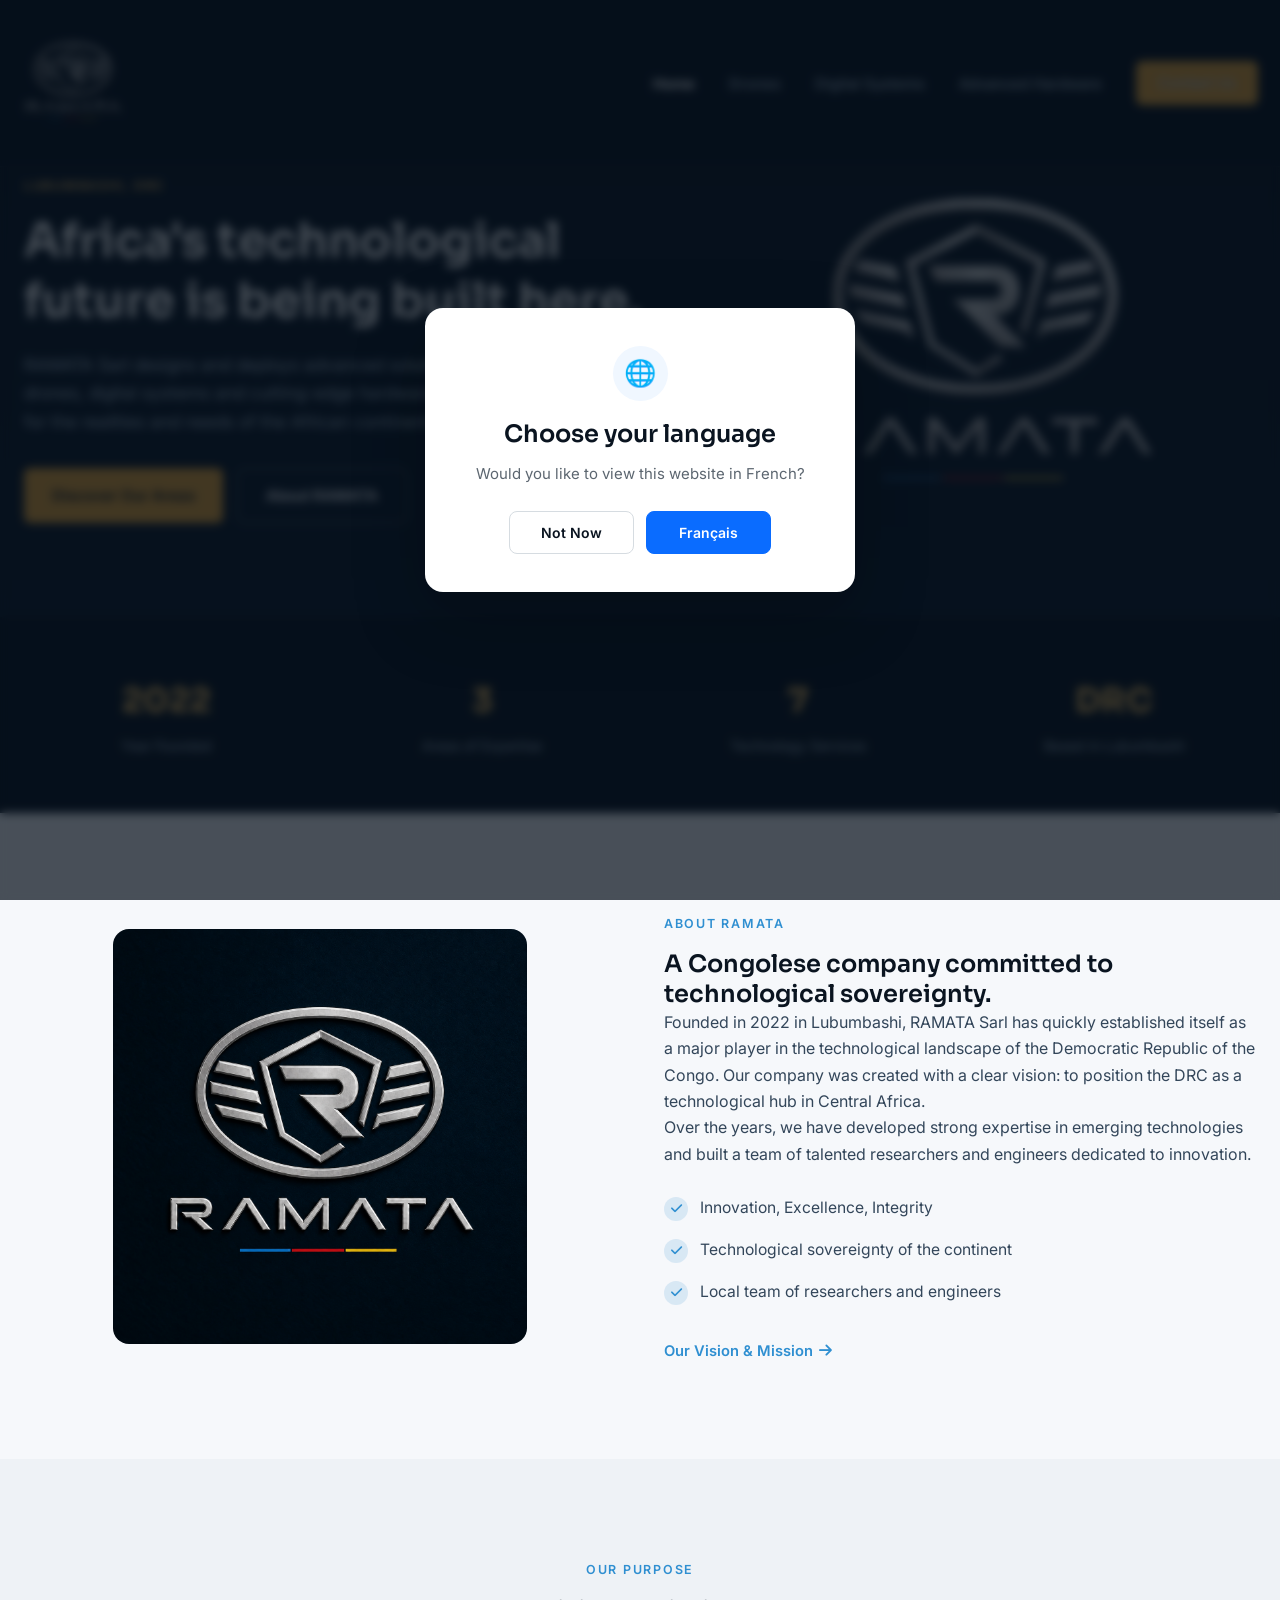
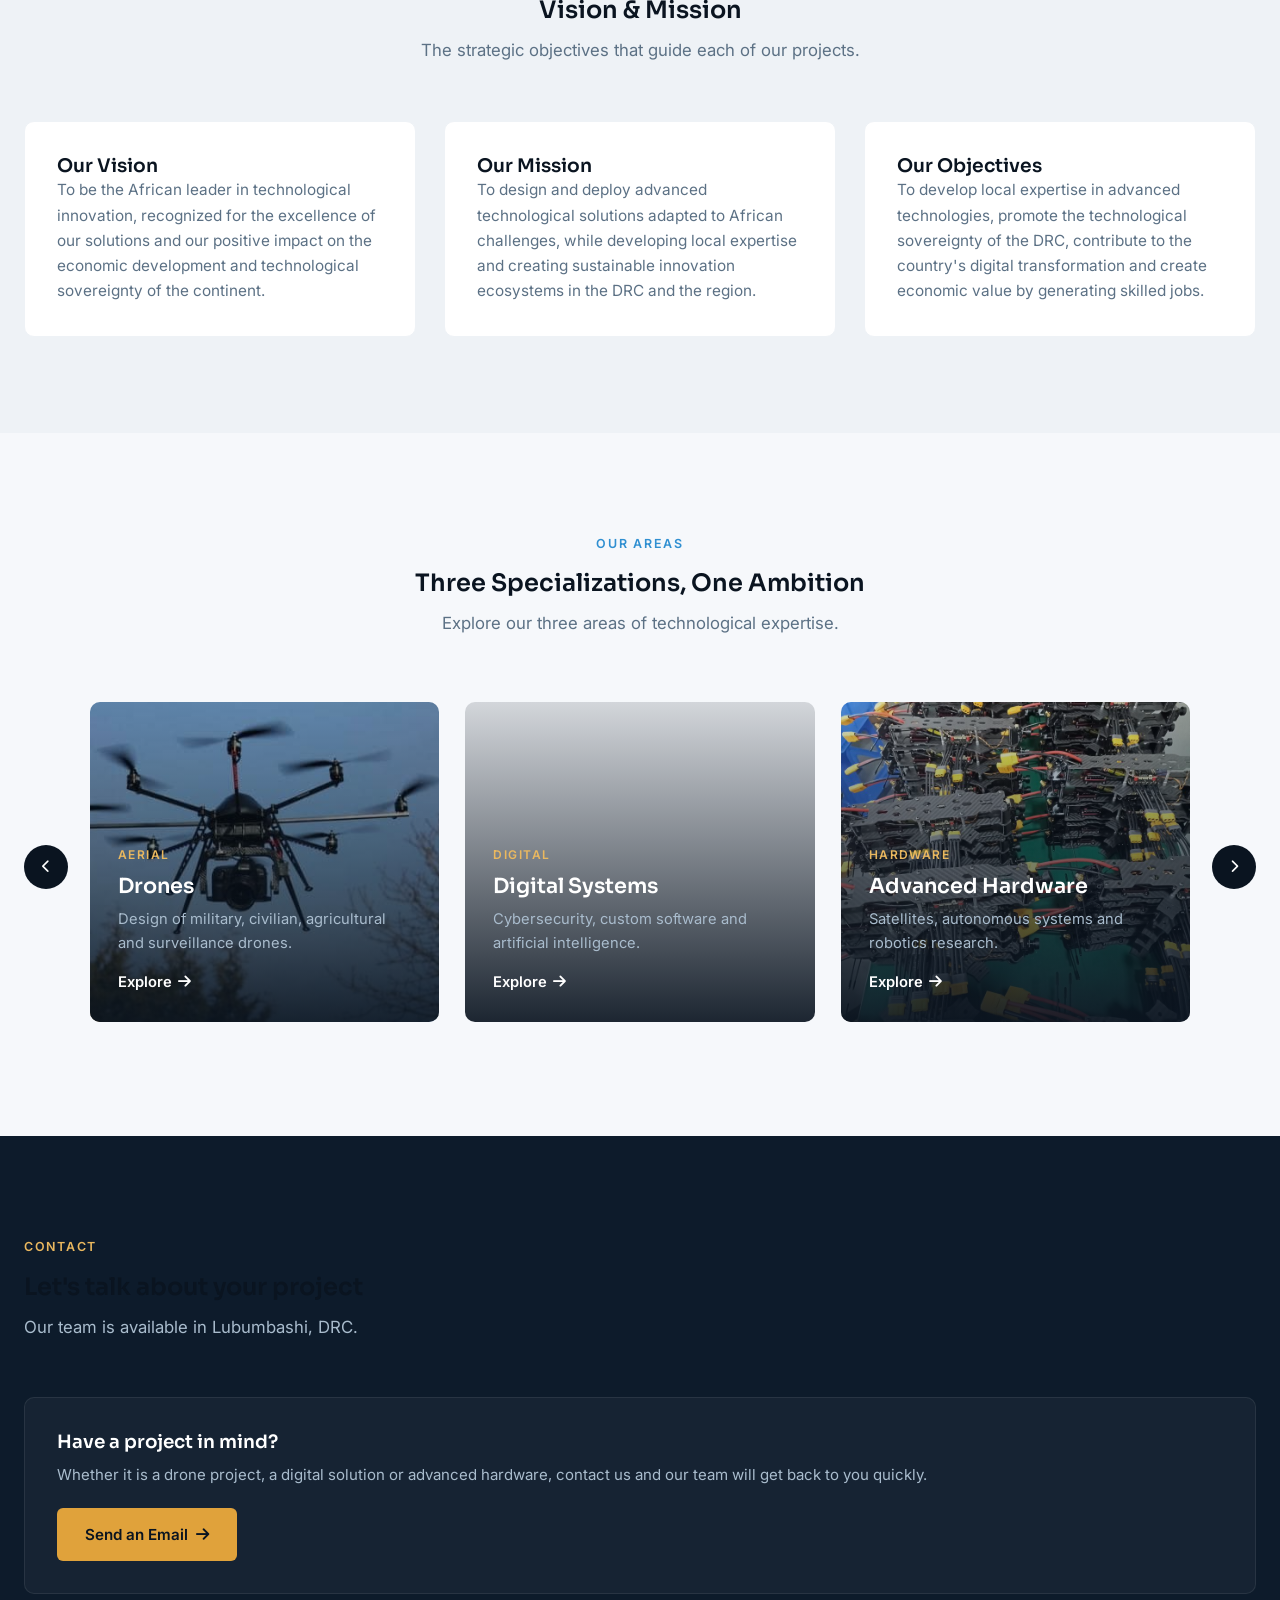
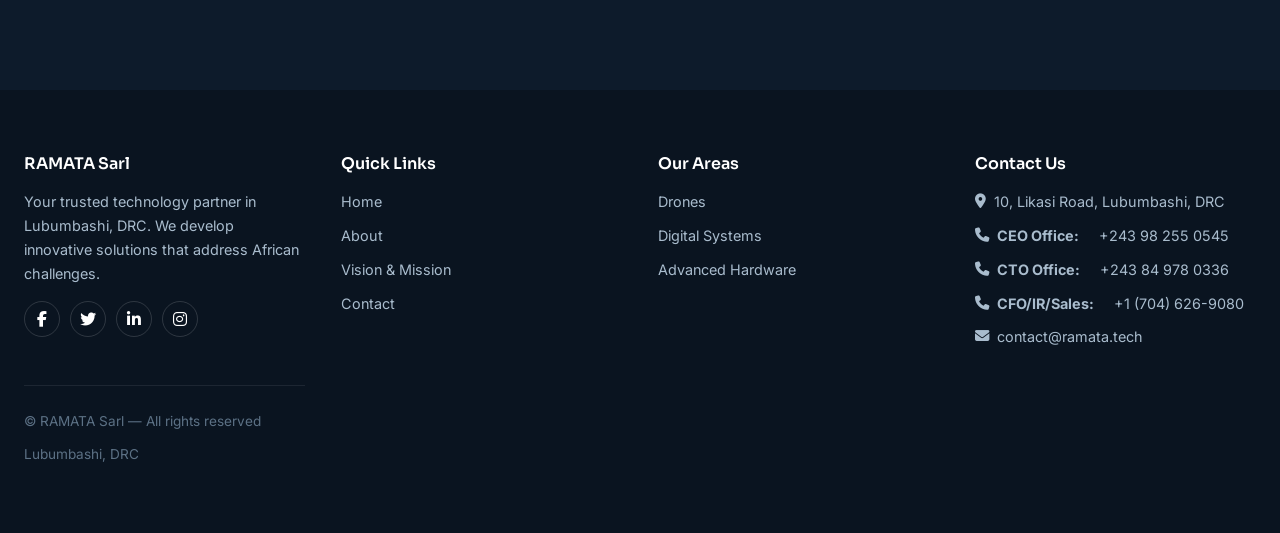
==== commit 85a46544: "updated" ====
--- a/index.html
+++ b/index.html
@@ -34,29 +34,8 @@
                 <li><a href="digital-systems.html">Digital Systems</a></li>
                 <li><a href="advanced-hardware.html">Advanced Hardware</a></li>
                 <li><a href="#contact" class="btn">Contact Us</a></li>
-     <!--           <li class="translate-item">
-        <div class="custom-translate">
-            <button id="translateBtn" type="button">
-                <i class="fas fa-globe"></i>
-                Translate
-            </button>
-
-            <div id="translateMenu" class="translate-menu">
-                <button type="button" onclick="translateLanguage('en')">
-                    English
-                </button>
-
-                <button type="button" onclick="translateLanguage('fr')">
-                    Français
-                </button>
-            </div>
-        </div>
-    </li> -->
+    
 </ul>
-
-<!---
-<div id="google_translate_element"></div>   
--->
 
         </div>
     </header>
--- a/style.css
+++ b/style.css
@@ -210,7 +210,7 @@
     line-height: 1;
     gap: 4px;
     min-width: 0;
-    transform: translateX(5mm);
+    transform: translateX(2mm);
 }
 
 .logo img {
@@ -1595,3 +1595,21 @@
         min-width: 0 !important;
     }
 }
+@media (max-width: 699px) {
+
+    header {
+        min-height: 0;
+    }
+
+    .nav-container {
+        padding: 10px 16px;
+    }
+
+    .logo img {
+        width: 100px;
+    }
+
+    .hero {
+        padding-top: 120px;
+    }
+}
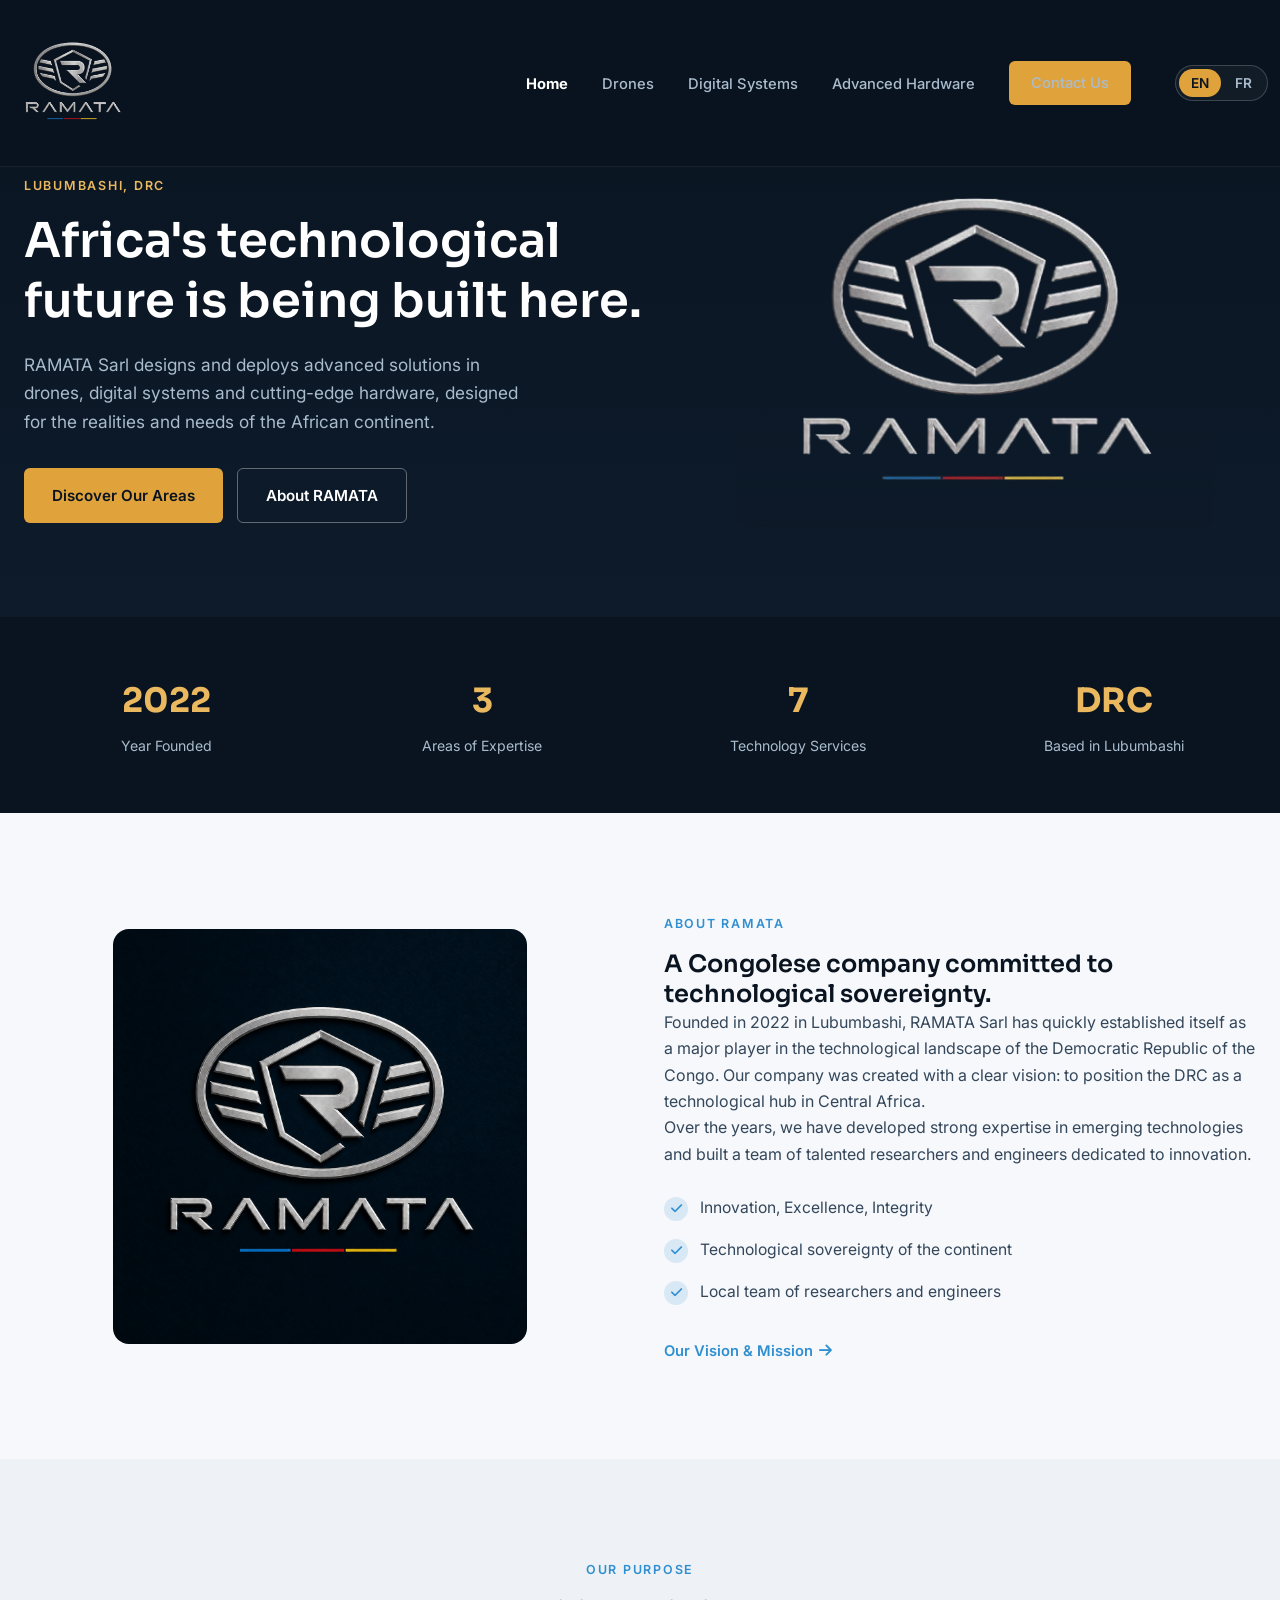
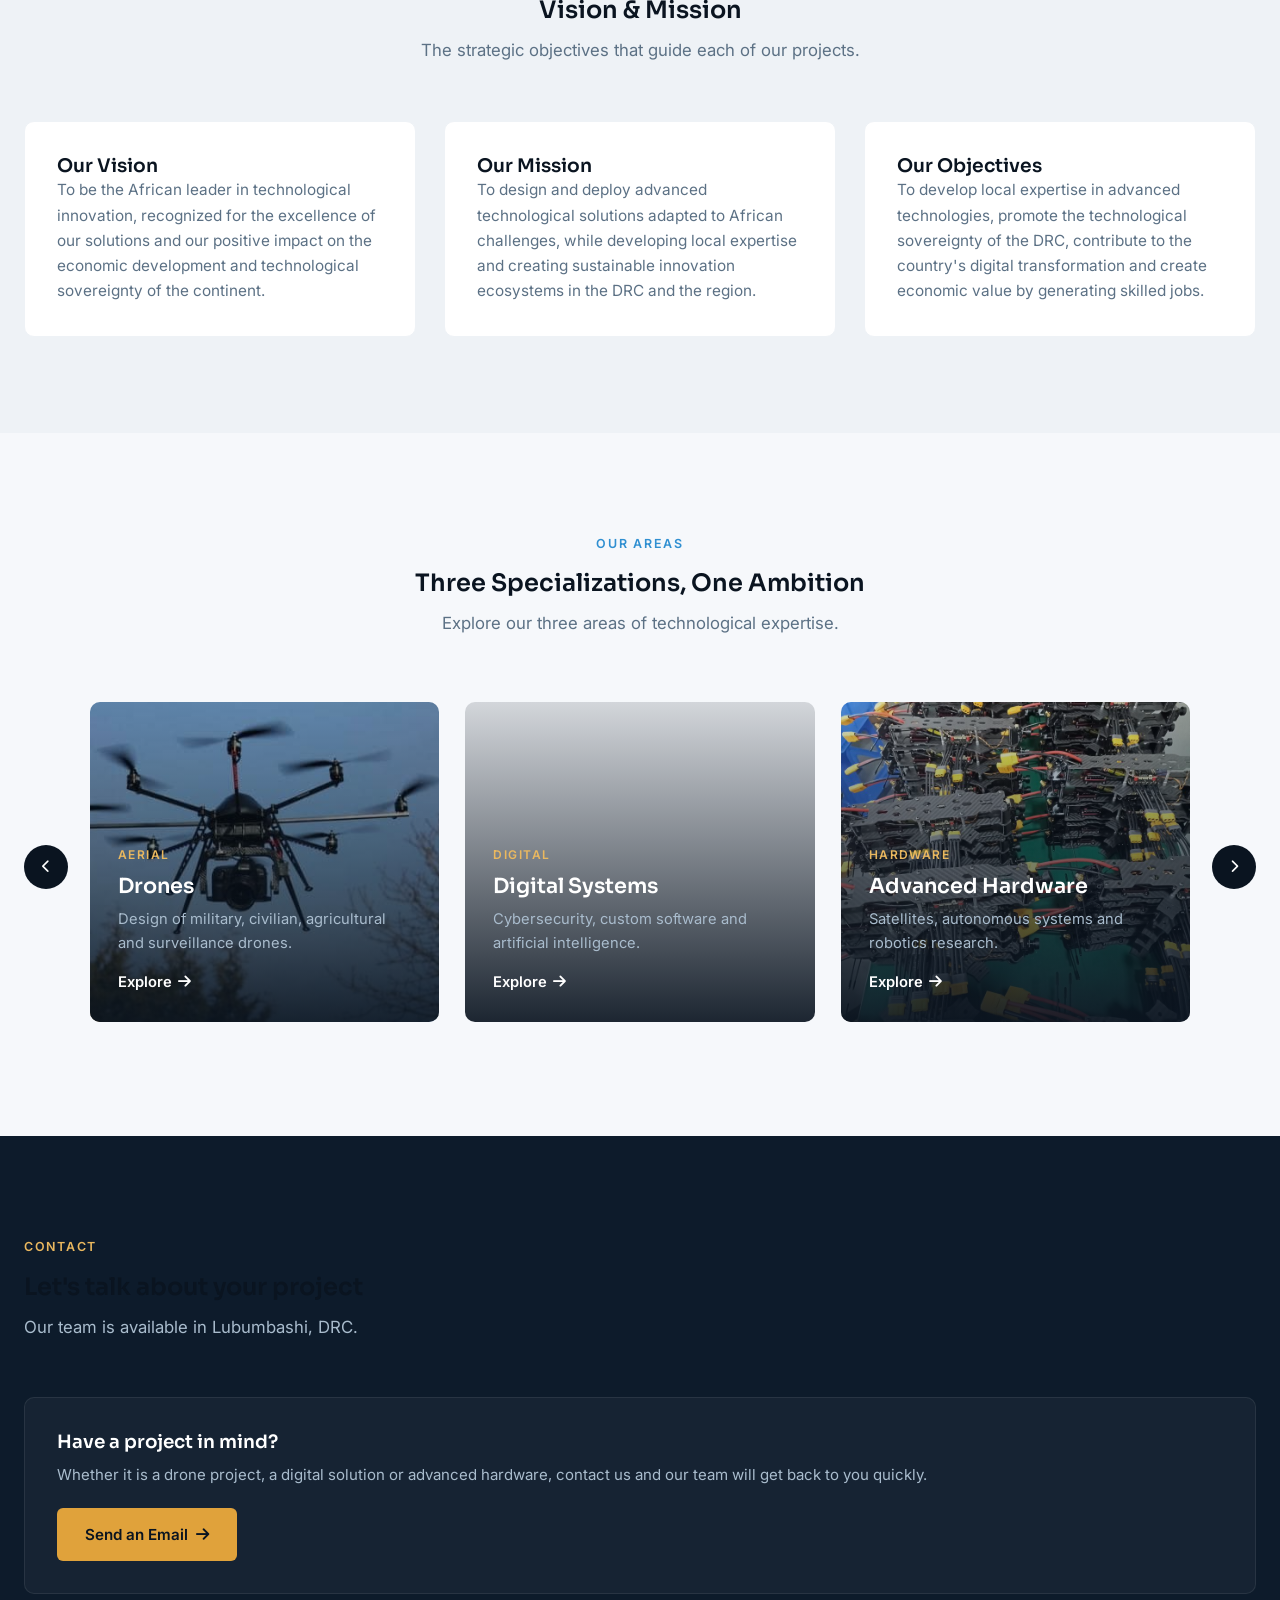
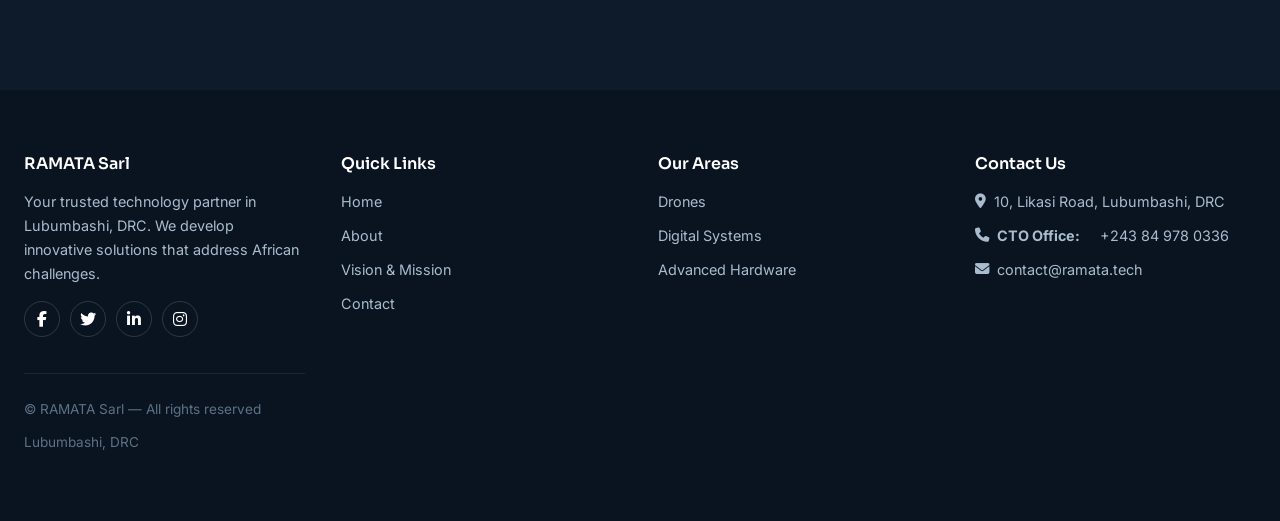
==== commit 43b5a801: "update" ====
--- a/index.html
+++ b/index.html
@@ -620,13 +620,7 @@
             </a>
         </li>
 
-        <li>
-            <i class="fas fa-phone"></i>
-            <strong>CEO Office:</strong>&nbsp;
-            <a href="tel:+243982550545">
-                +243 98 255 0545
-            </a>
-        </li>
+        
 
         <li>
             <i class="fas fa-phone"></i>
@@ -636,13 +630,7 @@
             </a>
         </li>
 
-        <li>
-            <i class="fas fa-phone"></i>
-            <strong>CFO/IR/Sales:</strong>&nbsp;
-            <a href="tel:+17046269080">+1 (704) 626-9080
-            </a>
-        </li>
-
+        
         <li>
             <i class="fas fa-envelope"></i>
             <a href="mailto:contact@ramata.tech">
--- a/style.css
+++ b/style.css
@@ -1,3 +1,4 @@
+
 /* ==========================================================================
    RAMATA Sarl — Design tokens
    Palette: deep aviation navy + sky blue + warm amber accent
@@ -1043,120 +1044,54 @@
     }
 }
 /* ==========================================================================
-   LANGUAGE POPUP
-   ========================================================================== */
-
-#language-popup {
-    position: fixed;
-    inset: 0;
-    width: 100%;
-    height: 100%;
-    background: rgba(5, 15, 25, 0.72);
-    display: flex;
+   LANGUAGE SWITCH (EN / FR)
+   ========================================================================== */
+
+.lang-switch {
+    display: inline-flex;
     align-items: center;
-    justify-content: center;
-    padding: 20px;
-    z-index: 999999;
-    backdrop-filter: blur(5px);
-    opacity: 1;
-    transition: opacity 0.3s ease;
-}
-
-#language-popup.language-popup-hide {
-    opacity: 0;
-}
-
-.language-box {
-    width: 100%;
-    max-width: 430px;
-    background: #ffffff;
-    padding: 38px 32px;
-    border-radius: 18px;
-    text-align: center;
-    box-shadow: 0 25px 70px rgba(0, 0, 0, 0.25);
-    animation: languagePopupIn 0.35s ease;
-}
-
-@keyframes languagePopupIn {
-    from {
-        opacity: 0;
-        transform: translateY(20px) scale(0.97);
-    }
-
-    to {
-        opacity: 1;
-        transform: translateY(0) scale(1);
-    }
-}
-
-.language-icon {
-    width: 55px;
-    height: 55px;
-    margin: 0 auto 18px;
-    display: flex;
-    align-items: center;
-    justify-content: center;
-    border-radius: 50%;
-    background: #f0f7ff;
-    font-size: 26px;
-}
-
-.language-box h2 {
-    margin: 0 0 12px;
-    font-size: 24px;
-    line-height: 1.3;
-    color: #0a1420;
-}
-
-.language-box p {
-    margin: 0;
-    font-size: 15px;
-    line-height: 1.6;
-    color: #5c6670;
-}
-
-.language-buttons {
-    display: flex;
-    justify-content: center;
-    gap: 12px;
-    margin-top: 25px;
-}
-
-.language-btn {
-    min-width: 125px;
-    padding: 12px 20px;
-    border-radius: 8px;
+    gap: 2px;
+    padding: 3px;
+    border: 1px solid rgba(255,255,255,0.18);
+    border-radius: 999px;
+    background: rgba(255,255,255,0.04);
+}
+
+.lang-switch button {
+    min-width: 40px;
+    padding: 6px 12px;
+    border: none;
+    border-radius: 999px;
+    background: transparent;
+    color: var(--slate-300);
     font-family: inherit;
-    font-size: 14px;
+    font-size: 0.85rem;
     font-weight: 600;
+    line-height: 1.2;
     cursor: pointer;
-    transition:
-        transform 0.2s ease,
-        box-shadow 0.2s ease,
-        background 0.2s ease;
-}
-
-.not-now-btn {
-    background: #ffffff;
-    color: #0a1420;
-    border: 1px solid #d6dce1;
-}
-
-.not-now-btn:hover {
-    background: #f5f7f9;
-    transform: translateY(-2px);
-}
-
-.french-btn {
-    background: #0a6cff;
-    color: #ffffff;
-    border: 1px solid #0a6cff;
-}
-
-.french-btn:hover {
-    background: #075bd4;
-    box-shadow: 0 8px 20px rgba(10, 108, 255, 0.25);
-    transform: translateY(-2px);
+    transition: background 0.2s ease, color 0.2s ease;
+}
+
+.lang-switch button:hover {
+    color: var(--white);
+}
+
+.lang-switch button.active {
+    background: var(--amber-400);
+    color: var(--navy-950);
+}
+
+.lang-switch button:focus-visible {
+    outline: 2px solid var(--amber-300);
+    outline-offset: 2px;
+}
+
+/* Keep the header on one line on smaller desktop screens */
+@media (min-width: 900px) and (max-width: 1100px) {
+
+    .nav-links {
+        gap: 24px;
+    }
 }
 
 /* ==========================================================================
@@ -1448,27 +1383,6 @@
     .hero-copy p {
         font-size: 1rem;
     }
-
-    .language-box {
-        padding: 30px 22px;
-        border-radius: 15px;
-    }
-
-    .language-box h2 {
-        font-size: 21px;
-    }
-
-    .language-box p {
-        font-size: 14px;
-    }
-
-    .language-buttons {
-        flex-direction: column;
-    }
-
-    .language-btn {
-        width: 100%;
-    }
 }
 
 /* ==========================================================================
@@ -1612,4 +1526,23 @@
     .hero {
         padding-top: 120px;
     }
+}
+/* Hide Google Translate's top bar and hover tooltips */
+.goog-te-banner-frame,
+iframe.skiptranslate,
+.VIpgJd-ZVi9od-ORHb-OEVmcd,
+.VIpgJd-ZVi9od-aZ2wEe-wOHMyf,
+.goog-te-balloon-frame,
+#goog-gt-tt {
+    display: none !important;
+}
+
+body {
+    top: 0 !important;
+}
+
+.goog-text-highlight,
+.VIpgJd-yAWNEb-VIpgJd-fmcmS-sn54Q {
+    background: none !important;
+    box-shadow: none !important;
 }
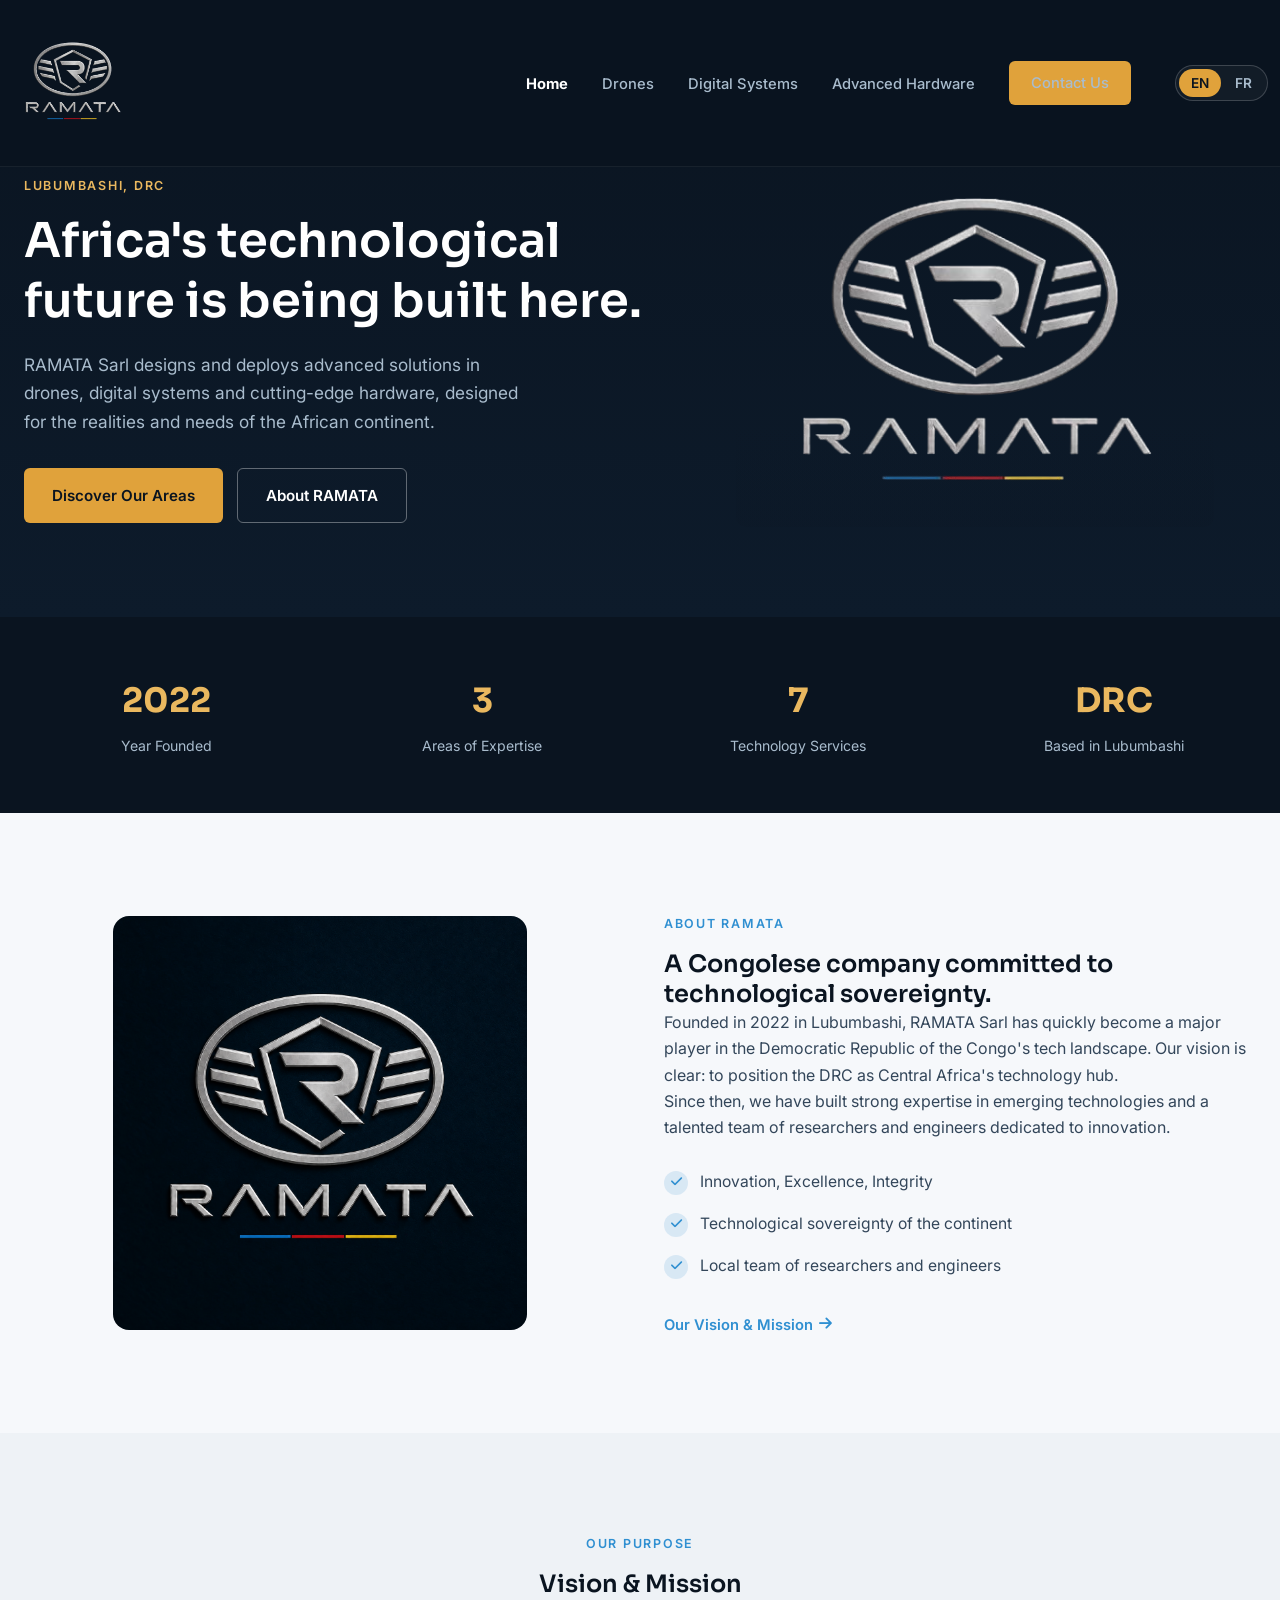
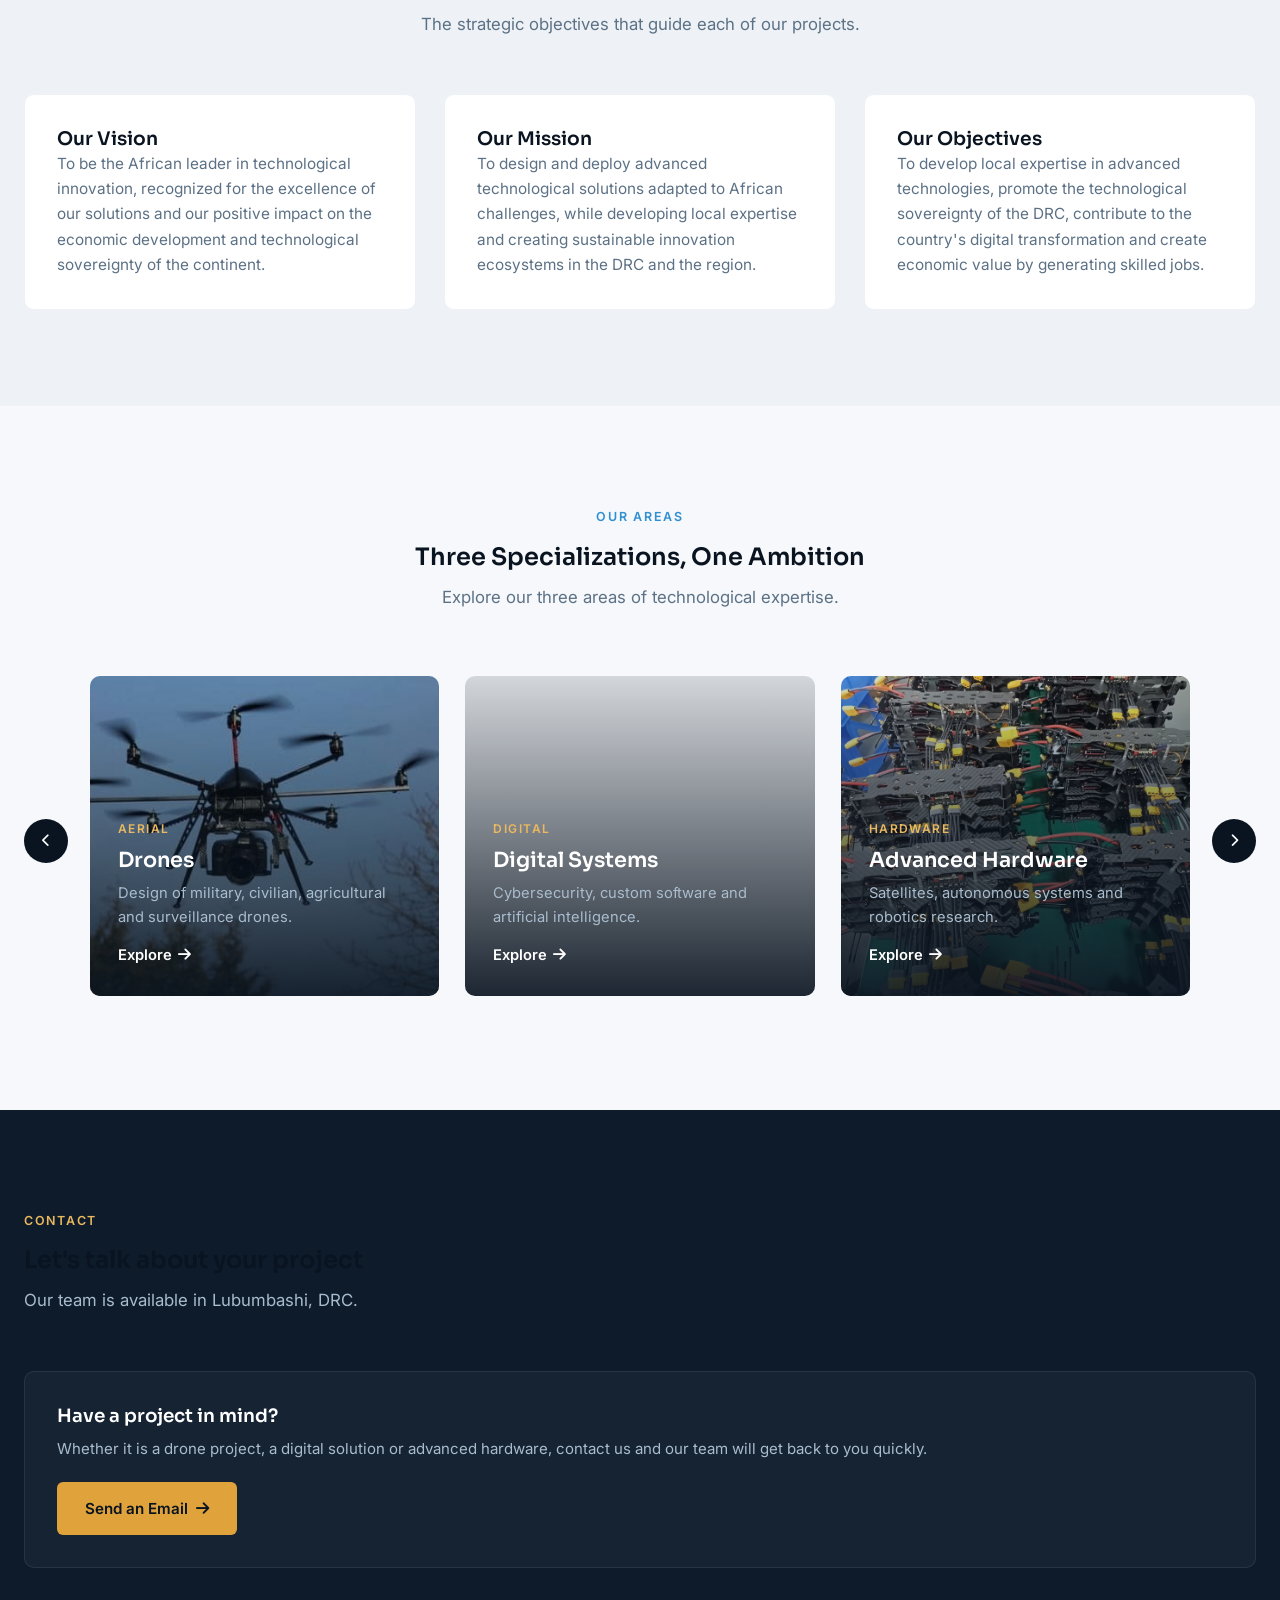
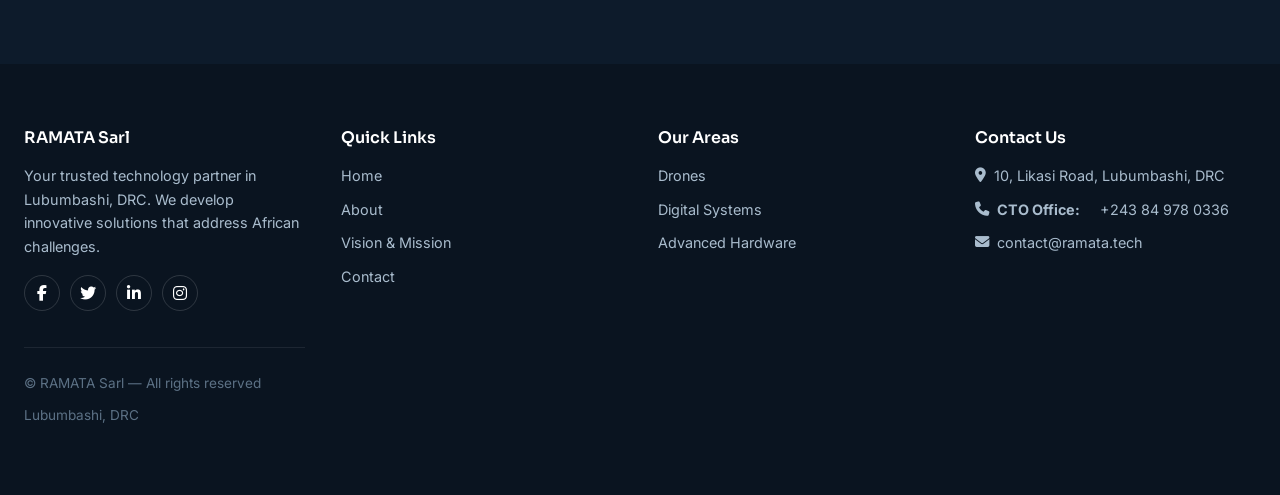
==== commit 1861bf2e: "updated" ====
--- a/index.html
+++ b/index.html
@@ -138,18 +138,15 @@
                     </h2>
 
                     <p>
-                        Founded in 2022 in Lubumbashi, RAMATA Sarl has quickly established
-                        itself as a major player in the technological landscape of the
-                        Democratic Republic of the Congo. Our company was created with
-                        a clear vision: to position the DRC as a technological hub in
-                        Central Africa.
-                    </p>
-
-                    <p>
-                        Over the years, we have developed strong expertise in
-                        emerging technologies and built a team of talented researchers
-                        and engineers dedicated to innovation.
-                    </p>
+    Founded in 2022 in Lubumbashi, RAMATA Sarl has quickly become a major player
+    in the Democratic Republic of the Congo's tech landscape. Our vision is clear:
+    to position the DRC as Central Africa's technology hub.
+</p>
+
+<p>
+    Since then, we have built strong expertise in emerging technologies and a
+    talented team of researchers and engineers dedicated to innovation.
+</p>
 
                     <ul class="checklist">
 
--- a/style.css
+++ b/style.css
@@ -1,4 +1,3 @@
-
 /* ==========================================================================
    RAMATA Sarl — Design tokens
    Palette: deep aviation navy + sky blue + warm amber accent
@@ -1086,6 +1085,26 @@
     outline-offset: 2px;
 }
 
+/* Hide Google Translate's top bar and hover tooltips */
+.goog-te-banner-frame,
+iframe.skiptranslate,
+.VIpgJd-ZVi9od-ORHb-OEVmcd,
+.VIpgJd-ZVi9od-aZ2wEe-wOHMyf,
+.goog-te-balloon-frame,
+#goog-gt-tt {
+    display: none !important;
+}
+
+body {
+    top: 0 !important;
+}
+
+.goog-text-highlight,
+.VIpgJd-yAWNEb-VIpgJd-fmcmS-sn54Q {
+    background: none !important;
+    box-shadow: none !important;
+}
+
 /* Keep the header on one line on smaller desktop screens */
 @media (min-width: 900px) and (max-width: 1100px) {
 
@@ -1527,22 +1546,729 @@
         padding-top: 120px;
     }
 }
-/* Hide Google Translate's top bar and hover tooltips */
-.goog-te-banner-frame,
-iframe.skiptranslate,
-.VIpgJd-ZVi9od-ORHb-OEVmcd,
-.VIpgJd-ZVi9od-aZ2wEe-wOHMyf,
-.goog-te-balloon-frame,
-#goog-gt-tt {
-    display: none !important;
-}
-
-body {
-    top: 0 !important;
-}
-
-.goog-text-highlight,
-.VIpgJd-yAWNEb-VIpgJd-fmcmS-sn54Q {
-    background: none !important;
-    box-shadow: none !important;
-}+
+/* =========================================================
+   MOBILE UI REFINEMENTS (phones / hamburger-menu sizes only)
+   Desktop (900px and wider) is not affected.
+   ========================================================= */
+
+/* EN / FR switch stays visible in the header, next to the menu icon */
+@media (max-width: 899px) {
+
+    .nav-container {
+        gap: 12px;
+    }
+
+    .logo {
+        margin-right: auto;
+    }
+
+    .mobile-menu {
+        order: 2;
+    }
+
+    .nav-links:not(.active) {
+        display: flex;
+        position: static;
+        width: auto;
+        padding: 0;
+        background: none;
+        border: none;
+        flex-direction: row;
+        align-items: center;
+        order: 1;
+    }
+
+    .nav-links:not(.active) > li:not(.lang-switch-item) {
+        display: none;
+    }
+}
+
+/* Phones */
+@media (max-width: 699px) {
+
+    /* Header */
+    .nav-container {
+        padding: 8px 16px;
+    }
+
+    .logo img {
+        width: 76px;
+    }
+
+    .lang-switch button {
+        min-width: 36px;
+        padding: 5px 10px;
+        font-size: 0.8rem;
+    }
+
+    /* General spacing and text */
+    section {
+        padding: 32px 0;
+    }
+
+    .section-head {
+        margin-bottom: 18px;
+    }
+
+    .section-head p {
+        font-size: 0.92rem;
+        margin-top: 6px;
+    }
+
+    .eyebrow {
+        margin-bottom: 8px;
+    }
+
+    h2 {
+        font-size: 1.3rem;
+    }
+
+    .split p,
+    .vm-card p,
+    .contact-panel p {
+        font-size: 0.92rem;
+        line-height: 1.55;
+    }
+
+    .split,
+    .hero .container {
+        gap: 18px;
+    }
+
+    /* Hero */
+    .hero {
+        padding-top: 100px;
+        padding-bottom: 32px;
+    }
+
+    .hero-copy h1 {
+        font-size: 1.75rem;
+        margin-bottom: 12px;
+    }
+
+    .hero-copy p {
+        font-size: 0.95rem;
+        line-height: 1.55;
+        margin-bottom: 18px;
+    }
+
+    .hero-btns {
+        flex-wrap: nowrap;
+        gap: 10px;
+    }
+
+    .hero-btns .btn {
+        flex: 1 1 0;
+        justify-content: center;
+        padding: 12px 10px;
+        text-align: center;
+    }
+
+    .hero-visual {
+        width: 100%;
+        max-width: 100%;
+        aspect-ratio: 2 / 1;
+    }
+
+    /* Homepage hero: background photo (images/background.png)
+       shown full width at the bottom, never cropped or stretched,
+       with a dark overlay so the text stays readable */
+    .hero:has(img[src*="logo-2"]) {
+        background:
+            linear-gradient(
+                180deg,
+                rgba(10, 20, 32, 0.96) 0%,
+                rgba(10, 20, 32, 0.85) 45%,
+                rgba(10, 20, 32, 0.35) 100%
+            ),
+            url("images/background.png") center bottom / 100% auto no-repeat,
+            var(--navy-950);
+    }
+
+    /* Only one logo on the page: hide the repeated logos */
+    .hero-visual:has(img[src*="logo-2"]),
+    .company-image:has(img[src*="logo-1"]) {
+        display: none;
+    }
+
+    /* Stats: one row of four */
+    .stats {
+        padding: 20px 0;
+    }
+
+    .stats .container {
+        grid-template-columns: repeat(4, minmax(0, 1fr));
+        gap: 8px;
+    }
+
+    .stats .stat-num {
+        font-size: 1.3rem;
+    }
+
+    .stats .stat-label {
+        font-size: 0.7rem;
+        line-height: 1.3;
+        margin-top: 2px;
+    }
+
+    /* Checklists */
+    .checklist {
+        gap: 8px;
+        margin: 14px 0 16px;
+    }
+
+    .checklist li {
+        font-size: 0.9rem;
+    }
+
+    /* About checklist: 3 compact columns */
+    #apropos .checklist {
+        grid-template-columns: repeat(3, minmax(0, 1fr));
+        gap: 10px;
+    }
+
+    #apropos .checklist li {
+        flex-direction: column;
+        align-items: flex-start;
+        gap: 6px;
+        font-size: 0.8rem;
+        line-height: 1.35;
+    }
+
+    /* Cards */
+    .vm-grid,
+    .card-grid,
+    .service-card-grid {
+        gap: 12px;
+    }
+
+    .vm-card,
+    .info-card {
+        padding: 16px 18px;
+    }
+
+    .vm-card h3 {
+        font-size: 1.05rem;
+        margin-bottom: 4px;
+    }
+
+    .service-card .service-media {
+        height: 120px;
+    }
+
+    .service-card .service-body {
+        padding: 14px 16px 16px;
+    }
+
+    .service-card h3 {
+        margin-bottom: 6px;
+    }
+
+    .service-card p {
+        font-size: 0.9rem;
+        margin-bottom: 10px;
+    }
+
+    .spec-card,
+    .spec-carousel .spec-card {
+        min-height: 200px;
+    }
+
+    .spec-card-body {
+        padding: 16px;
+    }
+
+    /* Drone applications: two cards per row */
+    #applications .service-card-grid {
+        grid-template-columns: repeat(2, minmax(0, 1fr)) !important;
+        gap: 12px !important;
+    }
+
+    .drone-carousel {
+        aspect-ratio: 16 / 10;
+    }
+
+    #applications .vm-card {
+        padding: 10px 10px 12px;
+    }
+
+    #applications .vm-card h3 {
+        font-size: 0.95rem;
+    }
+
+    #applications .vm-card p {
+        font-size: 0.8rem;
+        line-height: 1.4;
+    }
+
+    .application-image {
+        height: 90px;
+        margin-bottom: 8px;
+        border-radius: 8px;
+    }
+
+    .why-section {
+        padding: 32px 0;
+    }
+
+    .why-section .split img {
+        height: 170px;
+    }
+
+    /* Contact */
+    .contact-panel {
+        padding: 18px;
+    }
+
+    .contact-panel h3 {
+        margin-bottom: 6px;
+    }
+
+    .contact-panel p {
+        margin-bottom: 14px;
+    }
+
+    /* Footer: links side by side */
+    footer {
+        padding: 28px 0 18px;
+    }
+
+    .footer-grid {
+        grid-template-columns: repeat(2, minmax(0, 1fr));
+        gap: 20px 16px;
+        padding-bottom: 18px;
+    }
+
+    .footer-grid > .footer-col:first-child,
+    .footer-grid > .footer-col:nth-child(4),
+    .footer-grid > .copyright {
+        grid-column: 1 / -1;
+    }
+
+    .footer-col h3,
+    .footer-col h4 {
+        margin-bottom: 10px;
+    }
+
+    .footer-col p {
+        margin-bottom: 12px;
+    }
+
+    .footer-links {
+        gap: 6px;
+    }
+
+    .copyright {
+        padding-top: 14px;
+    }
+}
+
+/* Phones: extra compact sections (services, Why RAMATA,
+   About, Vision & Mission, Our Areas). Text is unchanged. */
+@media (max-width: 699px) {
+
+    section {
+        padding: 28px 0;
+    }
+
+    .section-head {
+        margin-bottom: 14px;
+    }
+
+    .section-head p {
+        line-height: 1.5;
+    }
+
+    .split p,
+    .vm-card p,
+    .service-card p,
+    .contact-panel p {
+        line-height: 1.5;
+    }
+
+    /* About */
+    #apropos h2 {
+        margin-bottom: 6px;
+    }
+
+    #apropos .checklist {
+        margin: 12px 0 12px;
+    }
+
+    /* Vision & Mission cards */
+    .vm-grid {
+        gap: 10px;
+    }
+
+    .vm-card {
+        padding: 14px 16px;
+    }
+
+    .vm-card p {
+        font-size: 0.88rem;
+    }
+
+    /* Our Areas carousel: arrows sit over the card edges,
+       so the card is wider and its text takes fewer lines */
+    .spec-carousel {
+        gap: 0;
+    }
+
+    .spec-carousel .spec-grid {
+        padding: 4px 0 6px;
+    }
+
+    .spec-carousel .carousel-btn {
+        position: absolute;
+        top: 50%;
+        transform: translateY(-50%);
+        width: 34px;
+        height: 34px;
+        background: rgba(10, 20, 32, 0.75);
+    }
+
+    .spec-carousel .carousel-btn:hover {
+        transform: translateY(-50%) scale(1.05);
+    }
+
+    .spec-carousel .carousel-prev {
+        left: 6px;
+    }
+
+    .spec-carousel .carousel-next {
+        right: 6px;
+    }
+
+    .spec-carousel .spec-card,
+    .spec-card {
+        min-height: 180px;
+    }
+
+    .spec-card-body {
+        padding: 14px 46px 14px 46px;
+    }
+
+    .spec-card .link-arrow {
+        margin-top: 8px;
+    }
+
+    /* Services cards (Digital Systems / Advanced Hardware) */
+    .service-card-grid {
+        gap: 12px !important;
+    }
+
+    .service-card .service-media {
+        height: 110px;
+    }
+
+    .service-card .service-body {
+        padding: 12px 14px 14px;
+    }
+
+    .service-card h3 {
+        font-size: 1.02rem;
+        margin-bottom: 4px;
+    }
+
+    .service-card p {
+        font-size: 0.88rem;
+        margin-bottom: 8px;
+    }
+
+    /* Why RAMATA */
+    .why-section {
+        padding: 28px 0;
+    }
+
+    .why-section h2 {
+        margin-bottom: 6px;
+    }
+
+    .why-section .checklist {
+        margin: 12px 0 4px;
+    }
+
+    .why-section .split img {
+        height: 150px;
+    }
+}
+
+/* Phones: smaller overall scale (text, header, buttons, images) */
+@media (max-width: 699px) {
+
+    body {
+        font-size: 15px;
+    }
+
+    /* Header */
+    .nav-container {
+        padding: 6px 14px;
+    }
+
+    .logo img {
+        width: 64px;
+    }
+
+    .mobile-menu {
+        font-size: 1.2rem;
+        padding: 6px 8px;
+    }
+
+    .lang-switch {
+        padding: 2px;
+    }
+
+    .lang-switch button {
+        min-width: 32px;
+        padding: 4px 8px;
+        font-size: 0.74rem;
+    }
+
+    /* Section spacing */
+    section,
+    .why-section {
+        padding: 24px 0;
+    }
+
+    .section-head {
+        margin-bottom: 12px;
+    }
+
+    .eyebrow {
+        font-size: 0.68rem;
+        margin-bottom: 6px;
+    }
+
+    h2 {
+        font-size: 1.15rem;
+    }
+
+    h3 {
+        font-size: 0.98rem;
+    }
+
+    .section-head p,
+    .split p,
+    .vm-card p,
+    .service-card p,
+    .contact-panel p,
+    .checklist li {
+        font-size: 0.86rem;
+    }
+
+    .btn {
+        padding: 10px 18px;
+        font-size: 0.85rem;
+    }
+
+    .link-arrow {
+        font-size: 0.84rem;
+    }
+
+    /* Hero */
+    .hero {
+        padding-top: 84px;
+        padding-bottom: 24px;
+    }
+
+    .hero-copy h1 {
+        font-size: 1.5rem;
+        margin-bottom: 10px;
+    }
+
+    .hero-copy p {
+        font-size: 0.88rem;
+        margin-bottom: 14px;
+    }
+
+    .hero-btns .btn {
+        padding: 10px 8px;
+    }
+
+    /* Stats */
+    .stats {
+        padding: 16px 0;
+    }
+
+    .stats .stat-num {
+        font-size: 1.15rem;
+    }
+
+    .stats .stat-label {
+        font-size: 0.66rem;
+    }
+
+    /* About checklist */
+    #apropos .checklist li {
+        font-size: 0.76rem;
+    }
+
+    .checklist .check-mark {
+        width: 20px;
+        height: 20px;
+        font-size: 0.7rem;
+    }
+
+    /* Images and cards */
+    .service-card .service-media {
+        height: 100px;
+    }
+
+    .spec-carousel .spec-card,
+    .spec-card {
+        min-height: 160px;
+    }
+
+    .spec-card h3 {
+        font-size: 1.1rem;
+    }
+
+    .spec-card p {
+        font-size: 0.84rem;
+    }
+
+    .why-section .split img {
+        height: 130px;
+    }
+
+    .application-image {
+        height: 80px;
+    }
+
+    #applications .vm-card p {
+        font-size: 0.76rem;
+    }
+
+    .contact-panel {
+        padding: 16px;
+    }
+
+    /* Footer */
+    footer {
+        padding: 22px 0 14px;
+    }
+
+    .footer-col h3,
+    .footer-col h4 {
+        font-size: 0.92rem;
+        margin-bottom: 8px;
+    }
+
+    .footer-col p,
+    .footer-links a,
+    .footer-links li {
+        font-size: 0.82rem;
+    }
+
+    .social-links a {
+        width: 32px;
+        height: 32px;
+    }
+
+    .copyright {
+        font-size: 0.78rem;
+    }
+}
+
+/* Phones: shorter Vision & Mission, About and Our Services.
+   Cards become a side-swipe row (all text kept). */
+@media (max-width: 699px) {
+
+    /* Swipeable card rows */
+    .vm-grid,
+    #services .service-card-grid {
+        display: flex !important;
+        gap: 10px !important;
+        overflow-x: auto;
+        scroll-snap-type: x mandatory;
+        scrollbar-width: none;
+        margin: 0 -16px;
+        width: calc(100% + 32px);
+        max-width: none;
+        padding: 0 16px 4px;
+        scroll-padding: 0 16px;
+    }
+
+    .vm-grid::-webkit-scrollbar,
+    #services .service-card-grid::-webkit-scrollbar {
+        display: none;
+    }
+
+    .vm-grid > .vm-card,
+    #services .service-card-grid > .service-card {
+        flex: 0 0 84%;
+        max-width: 84%;
+        scroll-snap-align: start;
+    }
+
+    .vm-card p {
+        font-size: 0.82rem;
+        line-height: 1.45;
+    }
+
+    #services .service-card .service-media {
+        height: 90px;
+    }
+
+    #services .service-card p {
+        font-size: 0.82rem;
+        line-height: 1.45;
+    }
+
+    /* About RAMATA */
+    #apropos h2 {
+        font-size: 1.05rem;
+    }
+
+    #apropos .split p {
+        font-size: 0.82rem;
+        line-height: 1.45;
+    }
+
+    #apropos .checklist {
+        margin: 10px 0;
+    }
+
+    #apropos .checklist li {
+        font-size: 0.72rem;
+        gap: 4px;
+    }
+}
+
+/* Phones: show the full "Why RAMATA" photo (no cropping) */
+@media (max-width: 699px) {
+
+    .why-section .split img {
+        width: 100%;
+        height: auto;
+        object-fit: contain;
+    }
+}
+
+/* Phones: stop hidden Google Translate helpers from adding
+   empty scroll space below the footer */
+@media (max-width: 699px) {
+
+    body > .skiptranslate,
+    .goog-te-spinner-pos,
+    .goog-te-menu-frame,
+    #goog-gt-tt {
+        display: none !important;
+        height: 0 !important;
+    }
+
+    body {
+        min-height: 0;
+        position: relative;
+    }
+}
+
+/* Phones: hide the "Our Vision & Mission" link in About
+   (the section is right below it) */
+@media (max-width: 699px) {
+
+    #apropos .link-arrow {
+        display: none;
+    }
+}
